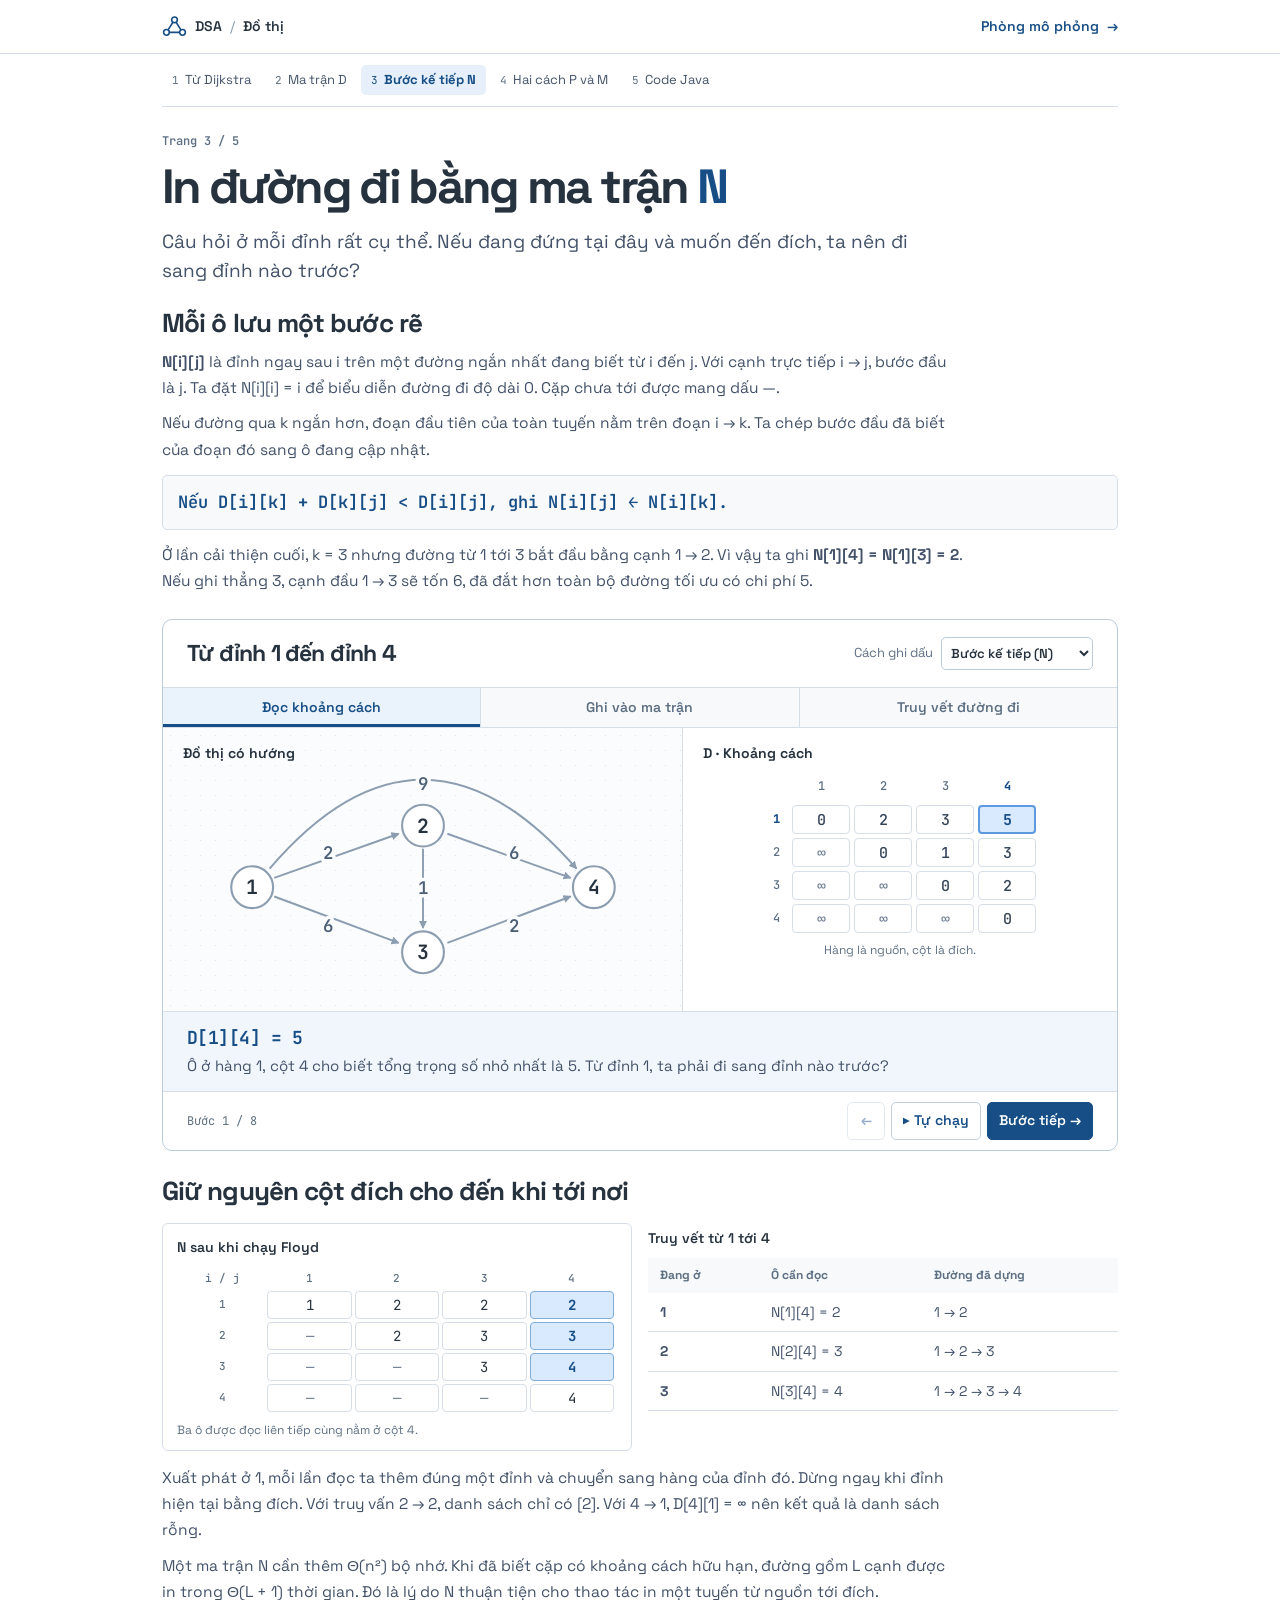
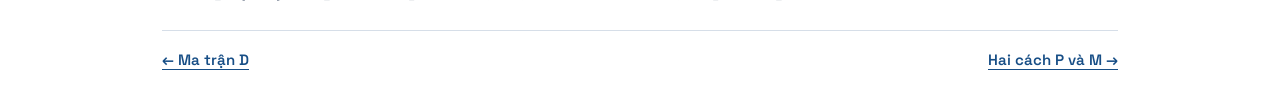
==== buoc-ke-tiep.html @ d8a4fa01 "Expand the Floyd tutorial into five worked lessons with runnable Java" ====
<!doctype html>
<html lang="vi">
<head>
  <meta charset="utf-8">
  <meta name="viewport" content="width=device-width, initial-scale=1">
  <meta name="description" content="Từ Dijkstra đến Floyd–Warshall. Xem từng lần ghi và đọc ma trận để dựng lại đường đi ngắn nhất.">
  <title>In đường đi bằng ma trận N · Floyd–Warshall</title>
  <link rel="preconnect" href="https://fonts.googleapis.com">
  <link rel="preconnect" href="https://fonts.gstatic.com" crossorigin>
  <link href="https://fonts.googleapis.com/css2?family=JetBrains+Mono:wght@400;600;700&amp;family=Space+Grotesk:wght@400;500;600;700&amp;display=swap" rel="stylesheet">
  <link rel="stylesheet" href="lesson.css">
  <script defer src="matrix-engine.js?v=5"></script>
  <script defer src="lesson.js?v=2"></script>
</head>
<body id="top">
  <header class="mast"><div class="wrap mast-inner">
    <a class="brand" href="./"><svg aria-hidden="true" viewBox="0 0 28 26"><path d="M5 19 14 5l9 14H5"/><circle cx="5" cy="19" r="3.2"/><circle cx="14" cy="5" r="3.2"/><circle cx="23" cy="19" r="3.2"/></svg> DSA <span>/</span> Đồ thị</a>
    <a class="lab-link" href="laboratory.html">Phòng mô phỏng <span aria-hidden="true">→</span></a>
  </div></header>

  <nav class="chapters wrap" aria-label="Mục lục bài học"><a href="index.html"><span>1</span> Từ Dijkstra</a><a href="khoang-cach.html"><span>2</span> Ma trận D</a><a href="buoc-ke-tiep.html" aria-current="page"><span>3</span> Bước kế tiếp N</a><a href="cac-cach-truy-vet.html"><span>4</span> Hai cách P và M</a><a href="cai-dat.html"><span>5</span> Code Java</a></nav>
  <main class="wrap reader">
    <header class="chapter-head"><p class="folio">Trang 3 / 5</p>
      <h1>In đường đi bằng ma trận <em>N</em></h1>
      <p class="standfirst">Câu hỏi ở mỗi đỉnh rất cụ thể. Nếu đang đứng tại đây và muốn đến đích, ta nên đi sang đỉnh nào trước?</p>
    </header>
    
<section class="reading"><h2>Mỗi ô lưu một bước rẽ</h2>
<p><strong>N[i][j]</strong> là đỉnh ngay sau i trên một đường ngắn nhất đang biết từ i đến j. Với cạnh trực tiếp i → j, bước đầu là j. Ta đặt N[i][i] = i để biểu diễn đường đi độ dài 0. Cặp chưa tới được mang dấu —.</p>
<p>Nếu đường qua k ngắn hơn, đoạn đầu tiên của toàn tuyến nằm trên đoạn i → k. Ta chép bước đầu đã biết của đoạn đó sang ô đang cập nhật.</p>
<div class="equation">Nếu D[i][k] + D[k][j] &lt; D[i][j], ghi N[i][j] ← N[i][k].</div>
<p>Ở lần cải thiện cuối, k = 3 nhưng đường từ 1 tới 3 bắt đầu bằng cạnh 1 → 2. Vì vậy ta ghi <strong>N[1][4] = N[1][3] = 2</strong>. Nếu ghi thẳng 3, cạnh đầu 1 → 3 sẽ tốn 6, đã đắt hơn toàn bộ đường tối ưu có chi phí 5.</p></section>
    <section class="demo" id="simulation" aria-labelledby="demo-title">
      <div class="demo-head"><h2 id="demo-title">Từ đỉnh 1 đến đỉnh 4</h2>
        <label class="picker" for="method">Cách ghi dấu
          <select id="method" disabled>
            <option value="N">Bước kế tiếp (N)</option><option value="P">Đỉnh liền trước (P)</option><option value="M">Đỉnh trung gian (M)</option>
          </select>
        </label>
      </div>
      <div class="stages" role="group" aria-label="Giai đoạn minh họa">
        <button type="button" data-stage="distance" aria-pressed="true" disabled>Đọc khoảng cách</button>
        <button type="button" data-stage="build" aria-pressed="false" disabled>Ghi vào ma trận</button>
        <button type="button" data-stage="trace" aria-pressed="false" disabled>Truy vết đường đi</button>
      </div>
      <div class="visuals" id="floyd">
        <figure class="network">
          <figcaption>Đồ thị có hướng</figcaption>
          <svg id="graph" class="route-graph" role="img" aria-labelledby="graph-title" viewBox="0 0 370 202">
            <title id="graph-title">Đồ thị bốn đỉnh. Các cạnh mang trọng số ghi cạnh mũi tên.</title>
            <defs>
              <marker id="arrow" viewBox="0 0 8 8" refX="7" refY="4" markerWidth="7" markerHeight="7" orient="auto" markerUnits="userSpaceOnUse"><path d="M0 0 8 4 0 8Z" fill="#8c9db0"/></marker>
              <marker id="arrow-on" viewBox="0 0 8 8" refX="7" refY="4" markerWidth="9" markerHeight="9" orient="auto" markerUnits="userSpaceOnUse"><path d="M0 0 8 4 0 8Z" fill="#174e86"/></marker>
            </defs>
            <g data-edge="0,3"><path d="M53 90 Q184 -63 317 90"/><text x="185" y="17">9</text></g>
            <g data-edge="0,1"><path d="M57 98 164 60"/><text x="103" y="76">2</text></g>
            <g data-edge="1,3"><path d="M206 60 312 98"/><text x="263" y="76">6</text></g>
            <g data-edge="0,2"><path d="M57 114 164 154"/><text x="103" y="139">6</text></g>
            <g data-edge="2,3"><path d="M206 154 312 114"/><text x="263" y="139">2</text></g>
            <g data-edge="1,2"><path d="M185 73V141"/><text x="185" y="106">1</text></g>
            <g data-node="0" transform="translate(38 106)"><circle r="18"/><text>1</text></g>
            <g data-node="1" transform="translate(185 53)"><circle r="18"/><text>2</text></g>
            <g data-node="2" transform="translate(185 162)"><circle r="18"/><text>3</text></g>
            <g data-node="3" transform="translate(332 106)"><circle r="18"/><text>4</text></g>
          </svg>
        </figure>
        <figure class="matrix-panel">
          <figcaption id="matrix-caption">D · Khoảng cách</figcaption>
          <table id="matrix" aria-labelledby="matrix-caption" aria-describedby="axis">
            <thead><tr><td></td><th scope="col">1</th><th scope="col">2</th><th scope="col">3</th><th scope="col" class="axis-on">4</th></tr></thead>
            <tbody>
              <tr><th scope="row" class="axis-on">1</th><td>0</td><td>2</td><td>3</td><td class="read">5</td></tr>
              <tr><th scope="row">2</th><td>∞</td><td>0</td><td>1</td><td>3</td></tr>
              <tr><th scope="row">3</th><td>∞</td><td>∞</td><td>0</td><td>2</td></tr>
              <tr><th scope="row">4</th><td>∞</td><td>∞</td><td>∞</td><td>0</td></tr>
            </tbody>
          </table>
          <p id="axis">Hàng là nguồn, cột là đích.</p>
        </figure>
      </div>
      <div class="explanation" aria-live="polite" aria-atomic="true">
        <h3 id="headline">D[1][4] = 5</h3>
        <p id="explain">Ô ở hàng 1, cột 4 cho biết tổng trọng số nhỏ nhất là 5. Từ đỉnh 1, ta phải đi sang đỉnh nào trước?</p>
      </div>
      <div class="player">
        <span id="progress">Bước 1</span>
        <div class="transport">
          <button id="prev" type="button" disabled aria-label="Bước trước" title="Bước trước">←</button>
          <button id="play" type="button" disabled><span aria-hidden="true">▶</span> <span id="play-label">Tự chạy</span></button>
          <button id="next" type="button" disabled>Bước tiếp <span aria-hidden="true">→</span></button>
        </div>
      </div>
      <noscript><p class="plain">Bật JavaScript để chạy minh họa. Với N, ta đọc N[1][4] = 2, N[2][4] = 3 rồi N[3][4] = 4, thu được đường 1 → 2 → 3 → 4.</p></noscript>
    </section>

<section class="reading"><h2>Giữ nguyên cột đích cho đến khi tới nơi</h2>
<div class="worked-pair"><figure class="sheet-matrix"><table><caption>N sau khi chạy Floyd</caption><thead><tr><td>i / j</td><th scope="col">1</th><th scope="col">2</th><th scope="col">3</th><th scope="col">4</th></tr></thead><tbody><tr><th scope="row">1</th><td>1</td><td>2</td><td>2</td><td class="lit">2</td></tr><tr><th scope="row">2</th><td class="absent">—</td><td>2</td><td>3</td><td class="lit">3</td></tr><tr><th scope="row">3</th><td class="absent">—</td><td class="absent">—</td><td>3</td><td class="lit">4</td></tr><tr><th scope="row">4</th><td class="absent">—</td><td class="absent">—</td><td class="absent">—</td><td>4</td></tr></tbody></table><figcaption>Ba ô được đọc liên tiếp cùng nằm ở cột 4.</figcaption></figure><div class="compare"><table><caption>Truy vết từ 1 tới 4</caption><thead><tr><th scope="col">Đang ở</th><th scope="col">Ô cần đọc</th><th scope="col">Đường đã dựng</th></tr></thead><tbody><tr><th scope="row">1</th><td>N[1][4] = 2</td><td>1 → 2</td></tr><tr><th scope="row">2</th><td>N[2][4] = 3</td><td>1 → 2 → 3</td></tr><tr><th scope="row">3</th><td>N[3][4] = 4</td><td>1 → 2 → 3 → 4</td></tr></tbody></table></div></div>
<p>Xuất phát ở 1, mỗi lần đọc ta thêm đúng một đỉnh và chuyển sang hàng của đỉnh đó. Dừng ngay khi đỉnh hiện tại bằng đích. Với truy vấn 2 → 2, danh sách chỉ có [2]. Với 4 → 1, D[4][1] = ∞ nên kết quả là danh sách rỗng.</p>
<p>Một ma trận N cần thêm Θ(n²) bộ nhớ. Khi đã biết cặp có khoảng cách hữu hạn, đường gồm L cạnh được in trong Θ(L + 1) thời gian. Đó là lý do N thuận tiện cho thao tác in một tuyến từ nguồn tới đích.</p></section>
    <nav class="turn-page" aria-label="Chuyển trang"><a rel="prev" href="khoang-cach.html">← Ma trận D</a><a rel="next" href="cac-cach-truy-vet.html">Hai cách P và M →</a></nav>
  </main>
</body>
</html>
---- lesson.css ----
:root {
  --ink: #26323e;
  --prose: #435269;
  --muted: #5e7083;
  --line: #d6dee8;
  --blue: #174e86;
  --pale: #d9eaff;
  --wash: #f7f9fb;
  --mono: "JetBrains Mono", Consolas, "Liberation Mono", monospace;
  --sans: "Space Grotesk", Arial, Helvetica, sans-serif;
  font: 16px/1.55 var(--sans);
  color: var(--ink);
}
* { box-sizing: border-box; }
body { margin: 0; background: white; }
.wrap { max-width: 1020px; margin-inline: auto; padding-inline: 32px; }
a { color: var(--blue); text-underline-offset: 4px; }
button, select { font: inherit; color: inherit; cursor: pointer; }
button:focus-visible, select:focus-visible, a:focus-visible, summary:focus-visible { outline: 3px solid #467dc1; outline-offset: 3px; }
button:disabled { cursor: default; }
.mast { border-bottom: 1px solid var(--line); }
.mast-inner, .brand, .lab-link, .demo-head, .picker, .player, .transport { display: flex; align-items: center; }
.mast-inner { min-height: 53px; justify-content: space-between; }
.brand, .lab-link { text-decoration: none; font-size: 14px; font-weight: 600; gap: 8px; }
.brand { color: var(--ink); }
.brand svg { width: 25px; height: 24px; fill: white; stroke: var(--blue); stroke-width: 1.8; }
.brand span { color: #8b9bad; font-weight: 400; }
.lab-link:hover, footer a:hover { text-decoration: underline; }
.intro { display: grid; grid-template-columns: .96fr 1fr; gap: 40px; align-items: center; padding-block: 35px 30px; }
h1, h2, h3, p, figure { margin: 0; }
h1 { font-size: clamp(34px, 4.3vw, 54px); line-height: 1.14; letter-spacing: -.055em; }
h1 em { color: var(--blue); font-style: normal; white-space: nowrap; }
.intro-copy, .notes > p, .detail-body { font-size: 15px; color: var(--prose); }
.intro-copy p + p { margin-top: 8px; }
h2 { font-size: 23px; line-height: 1.35; letter-spacing: -.035em; }
.demo { border: 1px solid #bbcbdc; border-radius: 10px; overflow: hidden; }
.demo-head { justify-content: space-between; gap: 12px; padding: 17px 24px; }
.picker { gap: 8px; color: var(--muted); font-size: 13px; }
select { background: white; border: 1px solid #bbcbd9; border-radius: 5px; color: var(--ink); font-weight: 600; padding: 6px 5px; }
.stages { display: flex; border-block: 1px solid var(--line); background: var(--wash); }
.stages button { flex: 1; padding: 9px 4px; border: 0; border-right: 1px solid var(--line); background: transparent; font-weight: 600; font-size: 14px; color: var(--muted); }
.stages button:last-child { border-right: 0; }
.stages button[aria-pressed="true"] { background: #eaf2fc; box-shadow: inset 0 -3px var(--blue); color: var(--blue); }
.stages button:hover, .transport button:hover:enabled { background: #eef4fb; }
.stages button:focus-visible { outline-offset: -4px; }
.visuals { display: grid; grid-template-columns: 1.2fr 1fr; }
.visuals figure { min-width: 0; padding: 16px 20px 12px; }
figcaption { font-size: 14px; font-weight: 650; line-height: 1.4; }
.network { display: grid; grid-template-rows: auto 1fr; border-right: 1px solid var(--line); background-color: #fbfcfe; background-image: radial-gradient(#dce4ef .8px, transparent .9px); background-size: 15px 15px; }
.network figcaption { justify-self: start; background: #fbfcfe; }
.network svg { align-self: center; display: block; width: 100%; max-width: 430px; margin: auto; }
.route-graph [data-edge] path { fill: none; stroke: #8c9db0; stroke-width: 1.65; marker-end: url(#arrow); }
.route-graph [data-edge].active path { stroke: var(--blue); stroke-width: 3.2; marker-end: url(#arrow-on); }
.route-graph [data-edge] text { font: 600 15px var(--mono); fill: #4d6076; stroke: #fbfcfe; stroke-width: 6; paint-order: stroke; stroke-linejoin: round; }
.route-graph text { text-anchor: middle; dominant-baseline: central; }
.route-graph [data-edge].active text { fill: var(--blue); }
.route-graph [data-node] circle { fill: white; stroke: #8c9db0; stroke-width: 1.8; }
.route-graph [data-node] text { font: 650 17px var(--mono); fill: var(--ink); }
.route-graph [data-node].visited circle { stroke: var(--blue); fill: var(--pale); }
.route-graph [data-node].focus circle { stroke: var(--blue); fill: var(--blue); }
.route-graph [data-node].focus text { fill: white; }
@media (prefers-reduced-motion: no-preference) {
  .route-graph [data-node] circle { transition: fill .18s, stroke .18s; }
  .route-graph [data-edge].active path { animation: ink .42s ease-out; }
  @keyframes ink { from { stroke-dasharray: 360; stroke-dashoffset: 360; } to { stroke-dasharray: 360; stroke-dashoffset: 0; } }
}
.matrix-panel { display: flex; flex-direction: column; justify-content: flex-start; }
#matrix { table-layout: fixed; border-collapse: separate; border-spacing: 4px; font: 500 15px/1.2 var(--mono); width: min(100%, 280px); margin: 4px auto 0; text-align: center; }
#matrix th { color: var(--muted); font-size: 12px; font-weight: 500; }
#matrix th:first-child, #matrix thead td { width: 24px; }
#matrix td { height: 29px; }
#matrix tbody td { border: 1px solid var(--line); border-radius: 4px; color: #344458; background: white; }
#matrix .empty { color: #6e7e91; }
#matrix .axis-on { font-weight: 750; color: var(--blue); }
#matrix td.read { background: #d9eaff; border: 2px solid #5c99df; color: var(--blue); font-weight: 700; }
#matrix td.write { background: #e8f7f0; border: 2px solid #69ac8b; color: #236347; font-weight: 700; }
#matrix td.source-cell { background: #f1edfc; border: 1px dashed #8d77bb; color: #644c9b; font-weight: 700; }
#axis { min-height: 1.5em; text-align: center; font-size: 12px; color: var(--muted); margin-top: 4px; }
.explanation { background: #f1f6fc; border-top: 1px solid var(--line); padding: 13px 24px 14px; }
.explanation h3 { font: 650 18px/1.45 var(--mono); letter-spacing: -.03em; color: var(--blue); }
.explanation p { color: var(--prose); font-size: 15px; margin-top: 3px; }
.player { padding: 10px 24px; justify-content: space-between; border-top: 1px solid var(--line); }
#progress { color: var(--muted); font: 12px var(--mono); }
.transport { gap: 6px; }
.transport button { background: white; border: 1px solid #c2cfdd; border-radius: 5px; min-height: 38px; padding: 6px 11px; color: var(--blue); font-size: 14px; font-weight: 600; }
.transport button:disabled { opacity: .45; }
#prev { min-width: 38px; }
#next { background: var(--blue); border-color: var(--blue); color: white; }
#next:hover:enabled { background: #103c6a; }
#play span:first-child { font: 11px var(--mono); }
.notes { margin-block: 30px; }
.notes > p { margin-block: 5px 14px; max-width: 800px; }
.compare { overflow-x: auto; margin-bottom: 12px; }
.compare table { border-collapse: collapse; width: 100%; text-align: left; line-height: 1.45; }
.compare th, .compare td { padding: 9px 12px; }
.compare thead { background: var(--wash); color: var(--muted); font-size: 12px; }
.compare tbody tr { border-bottom: 1px solid var(--line); font-size: 14px; color: var(--prose); }
.compare b { font-family: var(--mono); color: var(--blue); padding-right: 8px; }
code { font-family: var(--mono); font-size: .92em; }
.compare code { white-space: nowrap; }
details { border-bottom: 1px solid var(--line); }
summary { cursor: pointer; padding: 12px 2px; font-size: 15px; font-weight: 600; }
summary::marker { color: var(--blue); }
.detail-body { max-width: 770px; padding: 0 2px 15px; }
.detail-body a { display: inline-block; margin-top: 6px; }
pre { background: var(--wash); border: 1px solid var(--line); padding: 12px 16px; border-radius: 5px; overflow: auto; font-size: 14px; }
.plain { padding: 8px 24px; }
footer.wrap { display: flex; gap: 6px 18px; flex-wrap: wrap; color: var(--muted); font-size: 12px; padding-block: 0 28px; }
footer a { color: var(--muted); }
@media (max-width: 730px) {
  .wrap { padding-inline: 18px; }
  .intro { grid-template-columns: 1fr; gap: 13px; padding-block: 22px; }
  h1 { font-size: 38px; }
  h1 br { display: none; }
  h1 br::after { content: " "; }
  .demo-head, .player { padding-inline: 14px; }
  .visuals figure { padding: 12px; }
  .explanation { padding: 12px 14px; }
}
@media (max-width: 540px) {
  .wrap { padding-inline: 12px; }
  .mast-inner { min-height: 45px; }
  .intro { gap: 10px; padding-block: 17px; }
  h1 { font-size: 34px; }
  .intro-copy { font-size: 14px; }
  h2 { font-size: 20px; }
  .demo-head { flex-wrap: wrap; gap: 7px; padding: 10px; }
  .picker { gap: 6px; font-size: 12px; }
  .stages button { font-size: 12px; min-height: 42px; padding: 5px; }
  .visuals { grid-template-columns: 1fr; }
  .visuals figure { padding: 9px 12px; }
  .network { border-right: 0; border-bottom: 1px solid var(--line); }
  .network svg { max-height: 154px; }
  #matrix { width: 205px; margin: -1px auto 0; border-spacing: 3px; font-size: 13px; }
  #matrix td { height: 22px; }
  #axis { margin-top: 0; font-size: 11px; }
  .explanation h3 { font-size: 16px; }
  .explanation p { font-size: 14px; }
  .player { padding: 8px; gap: 4px; }
  .transport { gap: 4px; }
  .transport button { padding: 5px 8px; }
  #progress { font-size: 11px; }
  .notes { margin-block: 21px; }
  .compare th, .compare td { padding: 8px 4px; }
  .compare tbody th { font-size: 12px; }
  .compare tbody td { font-size: 12px; }
  .compare b { display: block; }
  .compare code { white-space: normal; }
}

/* Five-page reader */
.chapters { display: flex; gap: 4px; flex-wrap: wrap; padding-block: 11px; }
.chapters a { display: inline-flex; align-items: center; gap: 6px; padding: 5px 10px; color: var(--prose); text-decoration: none; font-size: 13px; border-radius: 5px; }
.chapters a span { font: 11px var(--mono); color: var(--muted); }
.chapters a[aria-current="page"] { background: #e6effa; color: var(--blue); font-weight: 700; }
.chapters a[aria-current="page"] span { color: inherit; }
.chapters a:hover { text-decoration: underline; }
.reader { padding-bottom: 20px; }
.chapter-head { border-top: 1px solid var(--line); padding: 26px 0 20px; }
.folio { font: 600 12px var(--mono); color: var(--muted); margin: 0 0 10px; }
.chapter-head h1 { max-width: 900px; font-size: clamp(31px, 4.3vw, 48px); line-height: 1.16; }
.standfirst { font-size: clamp(16px, 2vw, 19px); line-height: 1.55; max-width: 770px; color: var(--prose); margin-top: 12px; }
.reading { margin: 0 0 24px; }
.reading h2 { font-size: clamp(21px, 2.5vw, 26px); margin: 0 0 8px; }
.reading h3 { font-size: 17px; line-height: 1.5; margin: 16px 0 5px; }
.reading > p, .reading li, .walk p { font-size: 15.5px; line-height: 1.7; color: var(--prose); max-width: 800px; margin: 0 0 9px; }
.reading > p.takeaway { max-width: none; margin-top: 14px; padding: 12px 16px; border-left: 3px solid #5384b5; background: #f0f5fc; }
.reading > a, .walk a { font-size: 14px; font-weight: 600; }
.worked-pair, .matrix-strip, .code-run { display: grid; align-items: start; gap: 16px; margin: 14px 0; }
.worked-pair, .code-run { grid-template-columns: minmax(0,1fr) minmax(0,1fr); }
.worked-pair > .network { padding: 10px 16px 0; border: 1px solid var(--line); border-radius: 6px; }
.worked-pair .network svg { max-height: 200px; }
.compare caption, .sheet-matrix caption { text-align: left; color: var(--ink); font: 600 14px/1.4 var(--sans); padding: 6px 0 9px; }
.worked-pair .compare { margin: 0; }
.walk { padding-top: 7px; }
.walk h3, .code-run h3 { margin-top: 0; }
.matrix-strip { grid-template-columns: repeat(3,minmax(0,1fr)); }
.sheet-matrix { border: 1px solid var(--line); border-radius: 6px; padding: 8px 14px 11px; background: #fff; }
.sheet-matrix table { width: 100%; border-spacing: 3px; table-layout: fixed; font: 14px/1.45 var(--mono); text-align: center; }
.sheet-matrix th, .sheet-matrix thead td { font-size: 11px; color: var(--muted); font-weight: 500; }
.sheet-matrix tbody td { border: 1px solid var(--line); border-radius: 4px; height: 28px; }
.sheet-matrix td.lit { background: var(--pale); font-weight: 700; color: var(--blue); border-color: #7eacd8; }
.sheet-matrix .absent { color: #6e7e91; }
.sheet-matrix figcaption { font: 12px/1.5 var(--sans); color: var(--muted); margin-top: 6px; }
.reasoning { padding-left: 23px; }
.equation { background: var(--wash); color: var(--blue); font: 600 clamp(13px, 1.8vw, 17px)/1.7 var(--mono); border: 1px solid var(--line); padding: 12px 15px; border-radius: 5px; margin: 12px 0; overflow-wrap: anywhere; }
.reader .demo { margin-bottom: 23px; }
.code-run pre { margin: 5px 0 0; }
.download-code { display: inline-block; padding: 7px 13px; margin: 4px 0; border: 1px solid var(--blue); color: var(--blue); font-weight: 650; border-radius: 5px; }
.source pre { line-height: 1.55; tab-size: 4; margin: 10px 0 21px; }
.turn-page { padding: 17px 0; margin-top: 25px; border-top: 1px solid var(--line); display: flex; justify-content: space-between; gap: 14px; }
.turn-page a { font-size: 15px; font-weight: 600; }
@media (max-width: 700px) {
  .worked-pair, .code-run { grid-template-columns: 1fr; gap: 10px; }
  .matrix-strip { grid-template-columns: repeat(auto-fit, minmax(min(100%,205px),1fr)); gap: 8px; }
  .chapter-head { padding-block: 15px; }
  .chapters { gap: 1px 3px; padding-block: 7px; }
  .chapters a { padding: 4px 6px; }
  .worked-pair .sheet-matrix { max-width: 390px; width: 100%; }
  .walk { padding-top: 0; }
  .reading > p, .reading li, .walk p { font-size: 15px; }
  .source pre { font-size: 12px; }
}
@media print {
  .mast, .chapters, .turn-page, .player, .stages, .picker { display: none; }
  .wrap { max-width: none; padding: 0; }
  .chapter-head { border: 0; }
  .reading h2, .reading h3 { break-after: avoid; }
  .sheet-matrix, .worked-pair, tr { break-inside: avoid; }
  pre { white-space: pre-wrap; overflow: visible; }
}
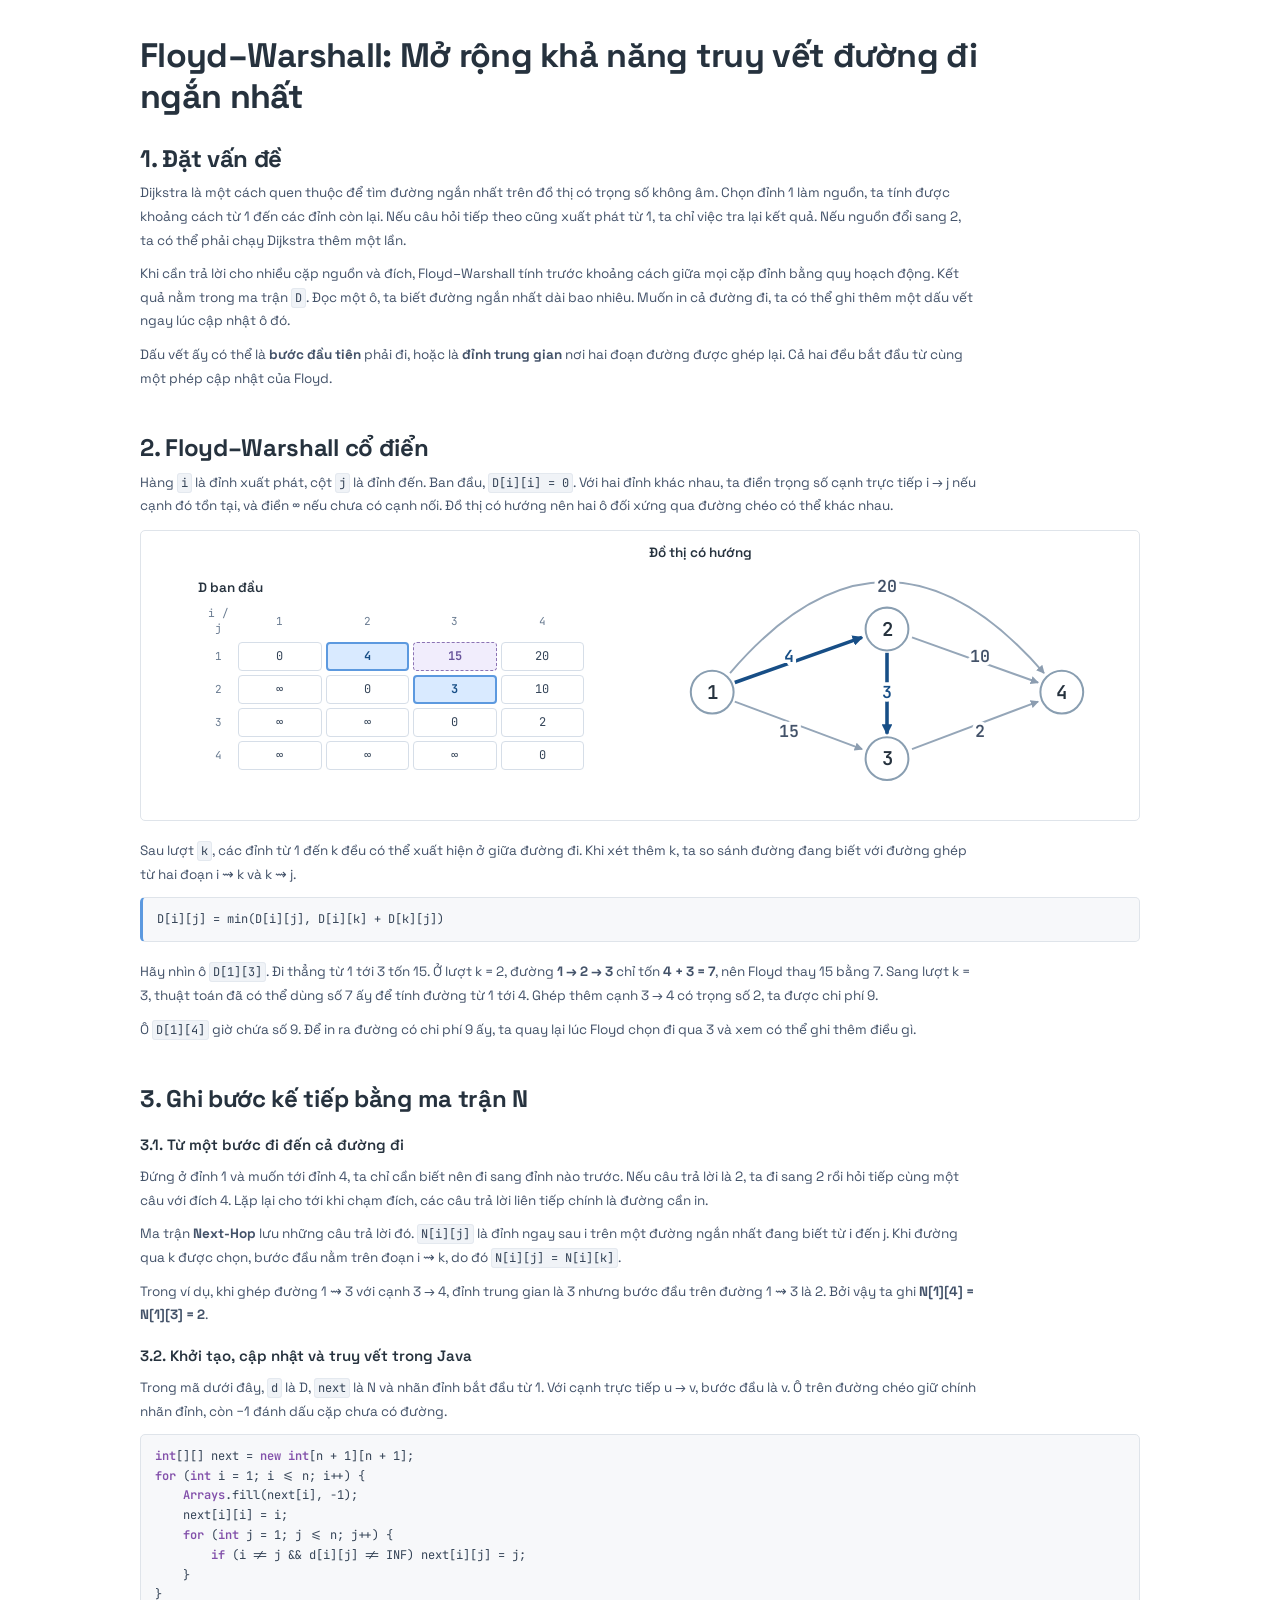
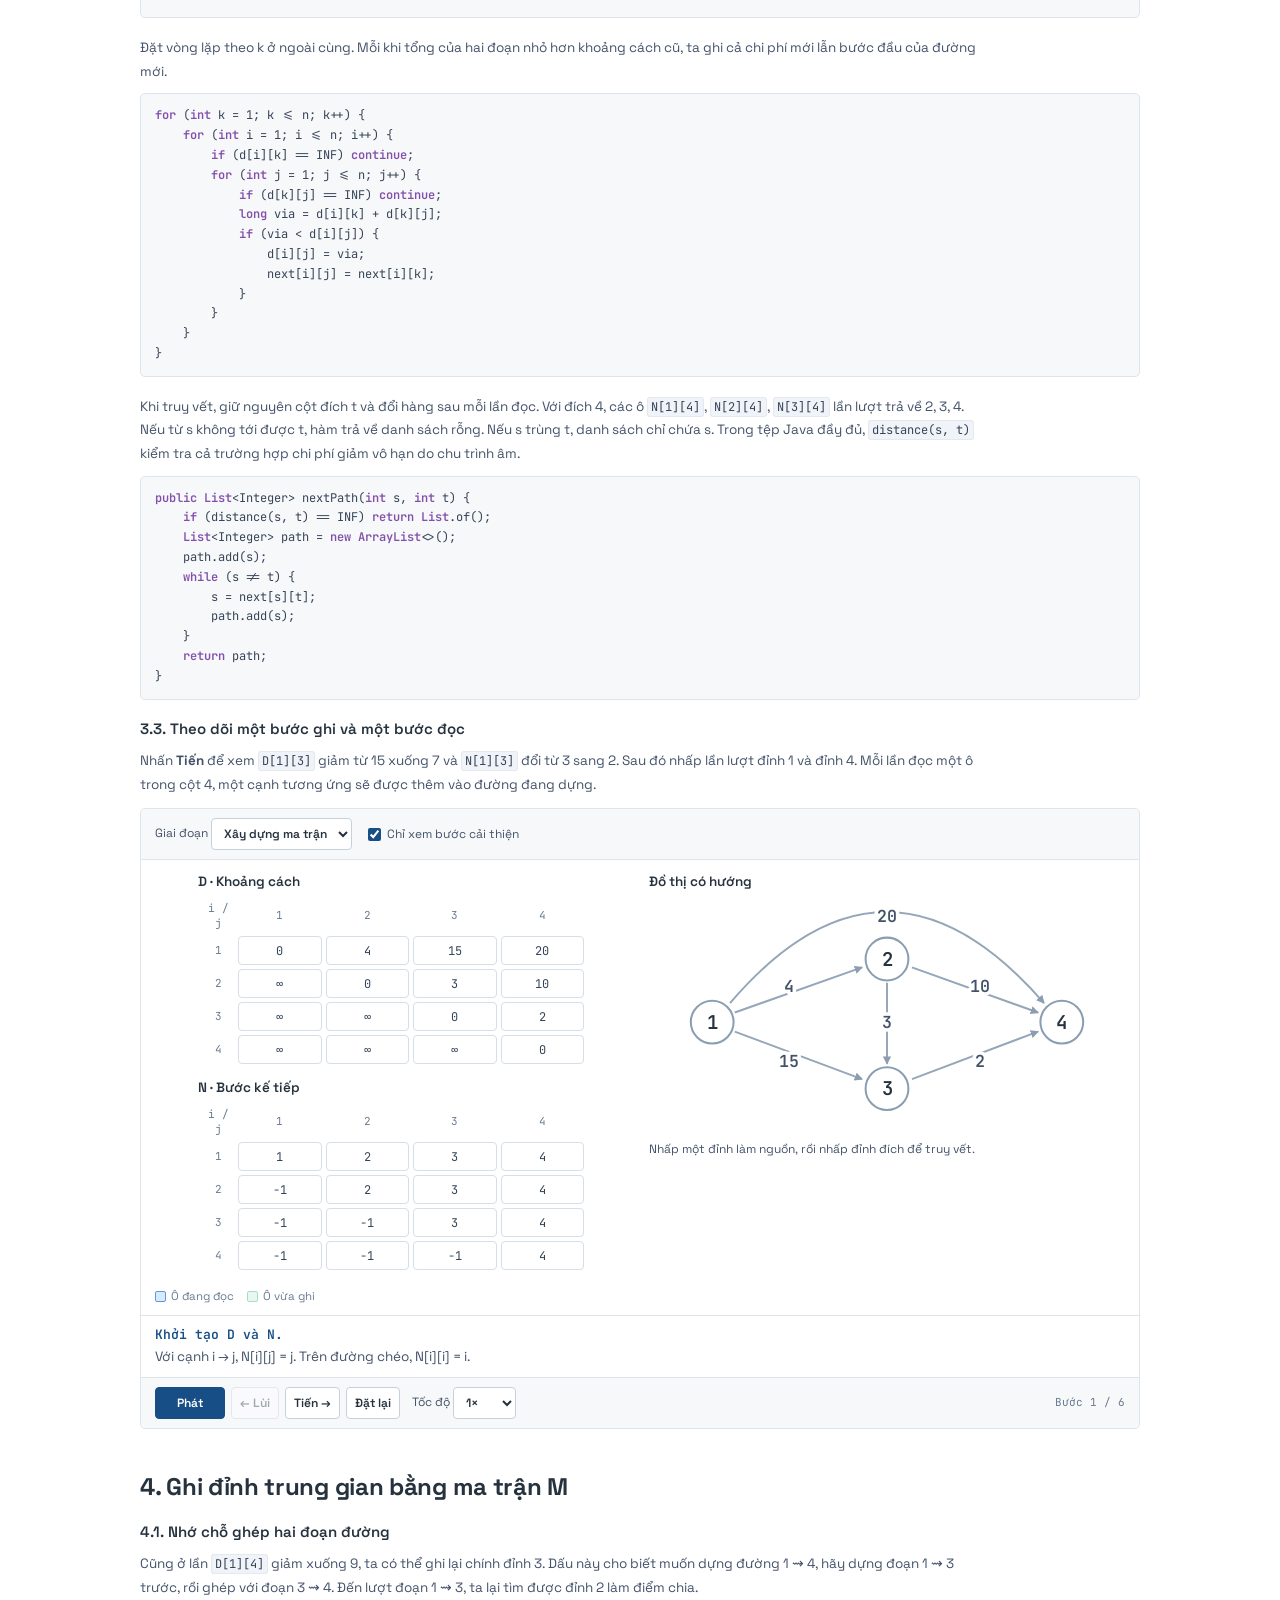
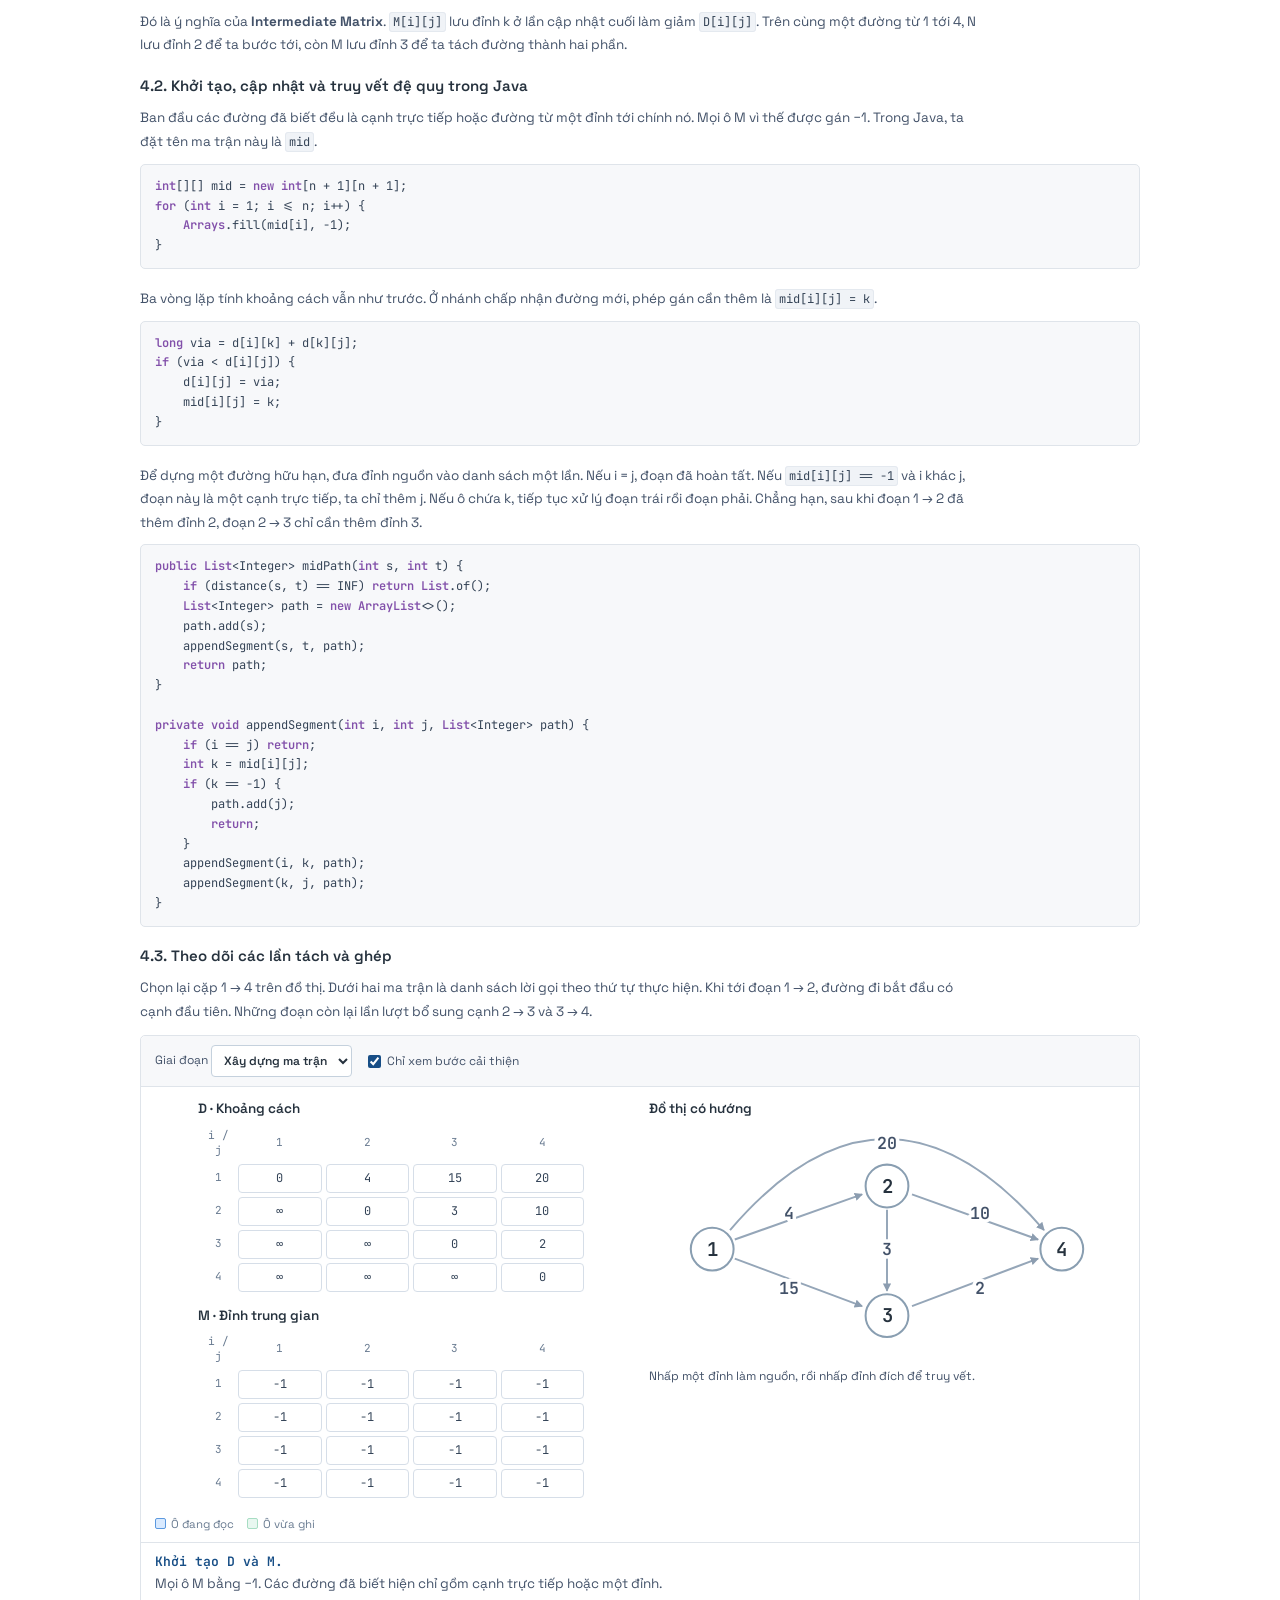
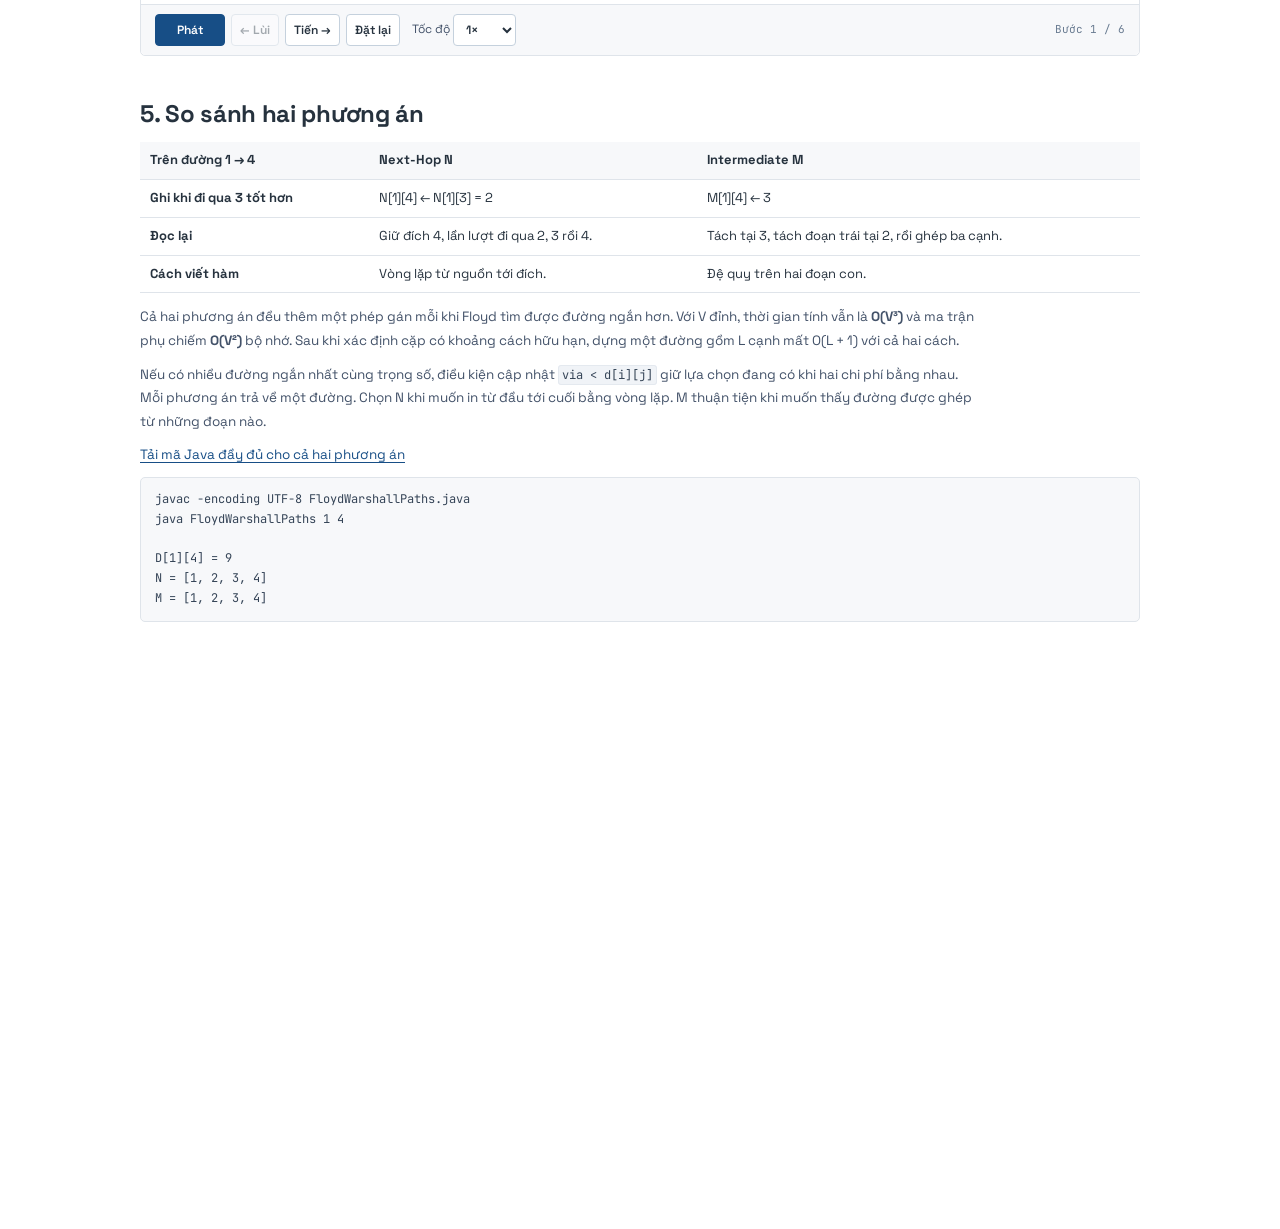
==== commit 7be21660: "Teach next-hop and intermediate reconstruction in one interactive article" ====
--- a/buoc-ke-tiep.html
+++ b/buoc-ke-tiep.html
@@ -1,103 +1,2 @@
 <!doctype html>
-<html lang="vi">
-<head>
-  <meta charset="utf-8">
-  <meta name="viewport" content="width=device-width, initial-scale=1">
-  <meta name="description" content="Từ Dijkstra đến Floyd–Warshall. Xem từng lần ghi và đọc ma trận để dựng lại đường đi ngắn nhất.">
-  <title>In đường đi bằng ma trận N · Floyd–Warshall</title>
-  <link rel="preconnect" href="https://fonts.googleapis.com">
-  <link rel="preconnect" href="https://fonts.gstatic.com" crossorigin>
-  <link href="https://fonts.googleapis.com/css2?family=JetBrains+Mono:wght@400;600;700&amp;family=Space+Grotesk:wght@400;500;600;700&amp;display=swap" rel="stylesheet">
-  <link rel="stylesheet" href="lesson.css">
-  <script defer src="matrix-engine.js?v=5"></script>
-  <script defer src="lesson.js?v=2"></script>
-</head>
-<body id="top">
-  <header class="mast"><div class="wrap mast-inner">
-    <a class="brand" href="./"><svg aria-hidden="true" viewBox="0 0 28 26"><path d="M5 19 14 5l9 14H5"/><circle cx="5" cy="19" r="3.2"/><circle cx="14" cy="5" r="3.2"/><circle cx="23" cy="19" r="3.2"/></svg> DSA <span>/</span> Đồ thị</a>
-    <a class="lab-link" href="laboratory.html">Phòng mô phỏng <span aria-hidden="true">→</span></a>
-  </div></header>
-
-  <nav class="chapters wrap" aria-label="Mục lục bài học"><a href="index.html"><span>1</span> Từ Dijkstra</a><a href="khoang-cach.html"><span>2</span> Ma trận D</a><a href="buoc-ke-tiep.html" aria-current="page"><span>3</span> Bước kế tiếp N</a><a href="cac-cach-truy-vet.html"><span>4</span> Hai cách P và M</a><a href="cai-dat.html"><span>5</span> Code Java</a></nav>
-  <main class="wrap reader">
-    <header class="chapter-head"><p class="folio">Trang 3 / 5</p>
-      <h1>In đường đi bằng ma trận <em>N</em></h1>
-      <p class="standfirst">Câu hỏi ở mỗi đỉnh rất cụ thể. Nếu đang đứng tại đây và muốn đến đích, ta nên đi sang đỉnh nào trước?</p>
-    </header>
-    
-<section class="reading"><h2>Mỗi ô lưu một bước rẽ</h2>
-<p><strong>N[i][j]</strong> là đỉnh ngay sau i trên một đường ngắn nhất đang biết từ i đến j. Với cạnh trực tiếp i → j, bước đầu là j. Ta đặt N[i][i] = i để biểu diễn đường đi độ dài 0. Cặp chưa tới được mang dấu —.</p>
-<p>Nếu đường qua k ngắn hơn, đoạn đầu tiên của toàn tuyến nằm trên đoạn i → k. Ta chép bước đầu đã biết của đoạn đó sang ô đang cập nhật.</p>
-<div class="equation">Nếu D[i][k] + D[k][j] &lt; D[i][j], ghi N[i][j] ← N[i][k].</div>
-<p>Ở lần cải thiện cuối, k = 3 nhưng đường từ 1 tới 3 bắt đầu bằng cạnh 1 → 2. Vì vậy ta ghi <strong>N[1][4] = N[1][3] = 2</strong>. Nếu ghi thẳng 3, cạnh đầu 1 → 3 sẽ tốn 6, đã đắt hơn toàn bộ đường tối ưu có chi phí 5.</p></section>
-    <section class="demo" id="simulation" aria-labelledby="demo-title">
-      <div class="demo-head"><h2 id="demo-title">Từ đỉnh 1 đến đỉnh 4</h2>
-        <label class="picker" for="method">Cách ghi dấu
-          <select id="method" disabled>
-            <option value="N">Bước kế tiếp (N)</option><option value="P">Đỉnh liền trước (P)</option><option value="M">Đỉnh trung gian (M)</option>
-          </select>
-        </label>
-      </div>
-      <div class="stages" role="group" aria-label="Giai đoạn minh họa">
-        <button type="button" data-stage="distance" aria-pressed="true" disabled>Đọc khoảng cách</button>
-        <button type="button" data-stage="build" aria-pressed="false" disabled>Ghi vào ma trận</button>
-        <button type="button" data-stage="trace" aria-pressed="false" disabled>Truy vết đường đi</button>
-      </div>
-      <div class="visuals" id="floyd">
-        <figure class="network">
-          <figcaption>Đồ thị có hướng</figcaption>
-          <svg id="graph" class="route-graph" role="img" aria-labelledby="graph-title" viewBox="0 0 370 202">
-            <title id="graph-title">Đồ thị bốn đỉnh. Các cạnh mang trọng số ghi cạnh mũi tên.</title>
-            <defs>
-              <marker id="arrow" viewBox="0 0 8 8" refX="7" refY="4" markerWidth="7" markerHeight="7" orient="auto" markerUnits="userSpaceOnUse"><path d="M0 0 8 4 0 8Z" fill="#8c9db0"/></marker>
-              <marker id="arrow-on" viewBox="0 0 8 8" refX="7" refY="4" markerWidth="9" markerHeight="9" orient="auto" markerUnits="userSpaceOnUse"><path d="M0 0 8 4 0 8Z" fill="#174e86"/></marker>
-            </defs>
-            <g data-edge="0,3"><path d="M53 90 Q184 -63 317 90"/><text x="185" y="17">9</text></g>
-            <g data-edge="0,1"><path d="M57 98 164 60"/><text x="103" y="76">2</text></g>
-            <g data-edge="1,3"><path d="M206 60 312 98"/><text x="263" y="76">6</text></g>
-            <g data-edge="0,2"><path d="M57 114 164 154"/><text x="103" y="139">6</text></g>
-            <g data-edge="2,3"><path d="M206 154 312 114"/><text x="263" y="139">2</text></g>
-            <g data-edge="1,2"><path d="M185 73V141"/><text x="185" y="106">1</text></g>
-            <g data-node="0" transform="translate(38 106)"><circle r="18"/><text>1</text></g>
-            <g data-node="1" transform="translate(185 53)"><circle r="18"/><text>2</text></g>
-            <g data-node="2" transform="translate(185 162)"><circle r="18"/><text>3</text></g>
-            <g data-node="3" transform="translate(332 106)"><circle r="18"/><text>4</text></g>
-          </svg>
-        </figure>
-        <figure class="matrix-panel">
-          <figcaption id="matrix-caption">D · Khoảng cách</figcaption>
-          <table id="matrix" aria-labelledby="matrix-caption" aria-describedby="axis">
-            <thead><tr><td></td><th scope="col">1</th><th scope="col">2</th><th scope="col">3</th><th scope="col" class="axis-on">4</th></tr></thead>
-            <tbody>
-              <tr><th scope="row" class="axis-on">1</th><td>0</td><td>2</td><td>3</td><td class="read">5</td></tr>
-              <tr><th scope="row">2</th><td>∞</td><td>0</td><td>1</td><td>3</td></tr>
-              <tr><th scope="row">3</th><td>∞</td><td>∞</td><td>0</td><td>2</td></tr>
-              <tr><th scope="row">4</th><td>∞</td><td>∞</td><td>∞</td><td>0</td></tr>
-            </tbody>
-          </table>
-          <p id="axis">Hàng là nguồn, cột là đích.</p>
-        </figure>
-      </div>
-      <div class="explanation" aria-live="polite" aria-atomic="true">
-        <h3 id="headline">D[1][4] = 5</h3>
-        <p id="explain">Ô ở hàng 1, cột 4 cho biết tổng trọng số nhỏ nhất là 5. Từ đỉnh 1, ta phải đi sang đỉnh nào trước?</p>
-      </div>
-      <div class="player">
-        <span id="progress">Bước 1</span>
-        <div class="transport">
-          <button id="prev" type="button" disabled aria-label="Bước trước" title="Bước trước">←</button>
-          <button id="play" type="button" disabled><span aria-hidden="true">▶</span> <span id="play-label">Tự chạy</span></button>
-          <button id="next" type="button" disabled>Bước tiếp <span aria-hidden="true">→</span></button>
-        </div>
-      </div>
-      <noscript><p class="plain">Bật JavaScript để chạy minh họa. Với N, ta đọc N[1][4] = 2, N[2][4] = 3 rồi N[3][4] = 4, thu được đường 1 → 2 → 3 → 4.</p></noscript>
-    </section>
-
-<section class="reading"><h2>Giữ nguyên cột đích cho đến khi tới nơi</h2>
-<div class="worked-pair"><figure class="sheet-matrix"><table><caption>N sau khi chạy Floyd</caption><thead><tr><td>i / j</td><th scope="col">1</th><th scope="col">2</th><th scope="col">3</th><th scope="col">4</th></tr></thead><tbody><tr><th scope="row">1</th><td>1</td><td>2</td><td>2</td><td class="lit">2</td></tr><tr><th scope="row">2</th><td class="absent">—</td><td>2</td><td>3</td><td class="lit">3</td></tr><tr><th scope="row">3</th><td class="absent">—</td><td class="absent">—</td><td>3</td><td class="lit">4</td></tr><tr><th scope="row">4</th><td class="absent">—</td><td class="absent">—</td><td class="absent">—</td><td>4</td></tr></tbody></table><figcaption>Ba ô được đọc liên tiếp cùng nằm ở cột 4.</figcaption></figure><div class="compare"><table><caption>Truy vết từ 1 tới 4</caption><thead><tr><th scope="col">Đang ở</th><th scope="col">Ô cần đọc</th><th scope="col">Đường đã dựng</th></tr></thead><tbody><tr><th scope="row">1</th><td>N[1][4] = 2</td><td>1 → 2</td></tr><tr><th scope="row">2</th><td>N[2][4] = 3</td><td>1 → 2 → 3</td></tr><tr><th scope="row">3</th><td>N[3][4] = 4</td><td>1 → 2 → 3 → 4</td></tr></tbody></table></div></div>
-<p>Xuất phát ở 1, mỗi lần đọc ta thêm đúng một đỉnh và chuyển sang hàng của đỉnh đó. Dừng ngay khi đỉnh hiện tại bằng đích. Với truy vấn 2 → 2, danh sách chỉ có [2]. Với 4 → 1, D[4][1] = ∞ nên kết quả là danh sách rỗng.</p>
-<p>Một ma trận N cần thêm Θ(n²) bộ nhớ. Khi đã biết cặp có khoảng cách hữu hạn, đường gồm L cạnh được in trong Θ(L + 1) thời gian. Đó là lý do N thuận tiện cho thao tác in một tuyến từ nguồn tới đích.</p></section>
-    <nav class="turn-page" aria-label="Chuyển trang"><a rel="prev" href="khoang-cach.html">← Ma trận D</a><a rel="next" href="cac-cach-truy-vet.html">Hai cách P và M →</a></nav>
-  </main>
-</body>
-</html>
+<html lang="vi"><head><meta charset="utf-8"><meta http-equiv="refresh" content="0;url=./#next-hop"><title>Floyd–Warshall</title></head><body><a href="./#next-hop">Đọc bài Floyd–Warshall</a></body></html>
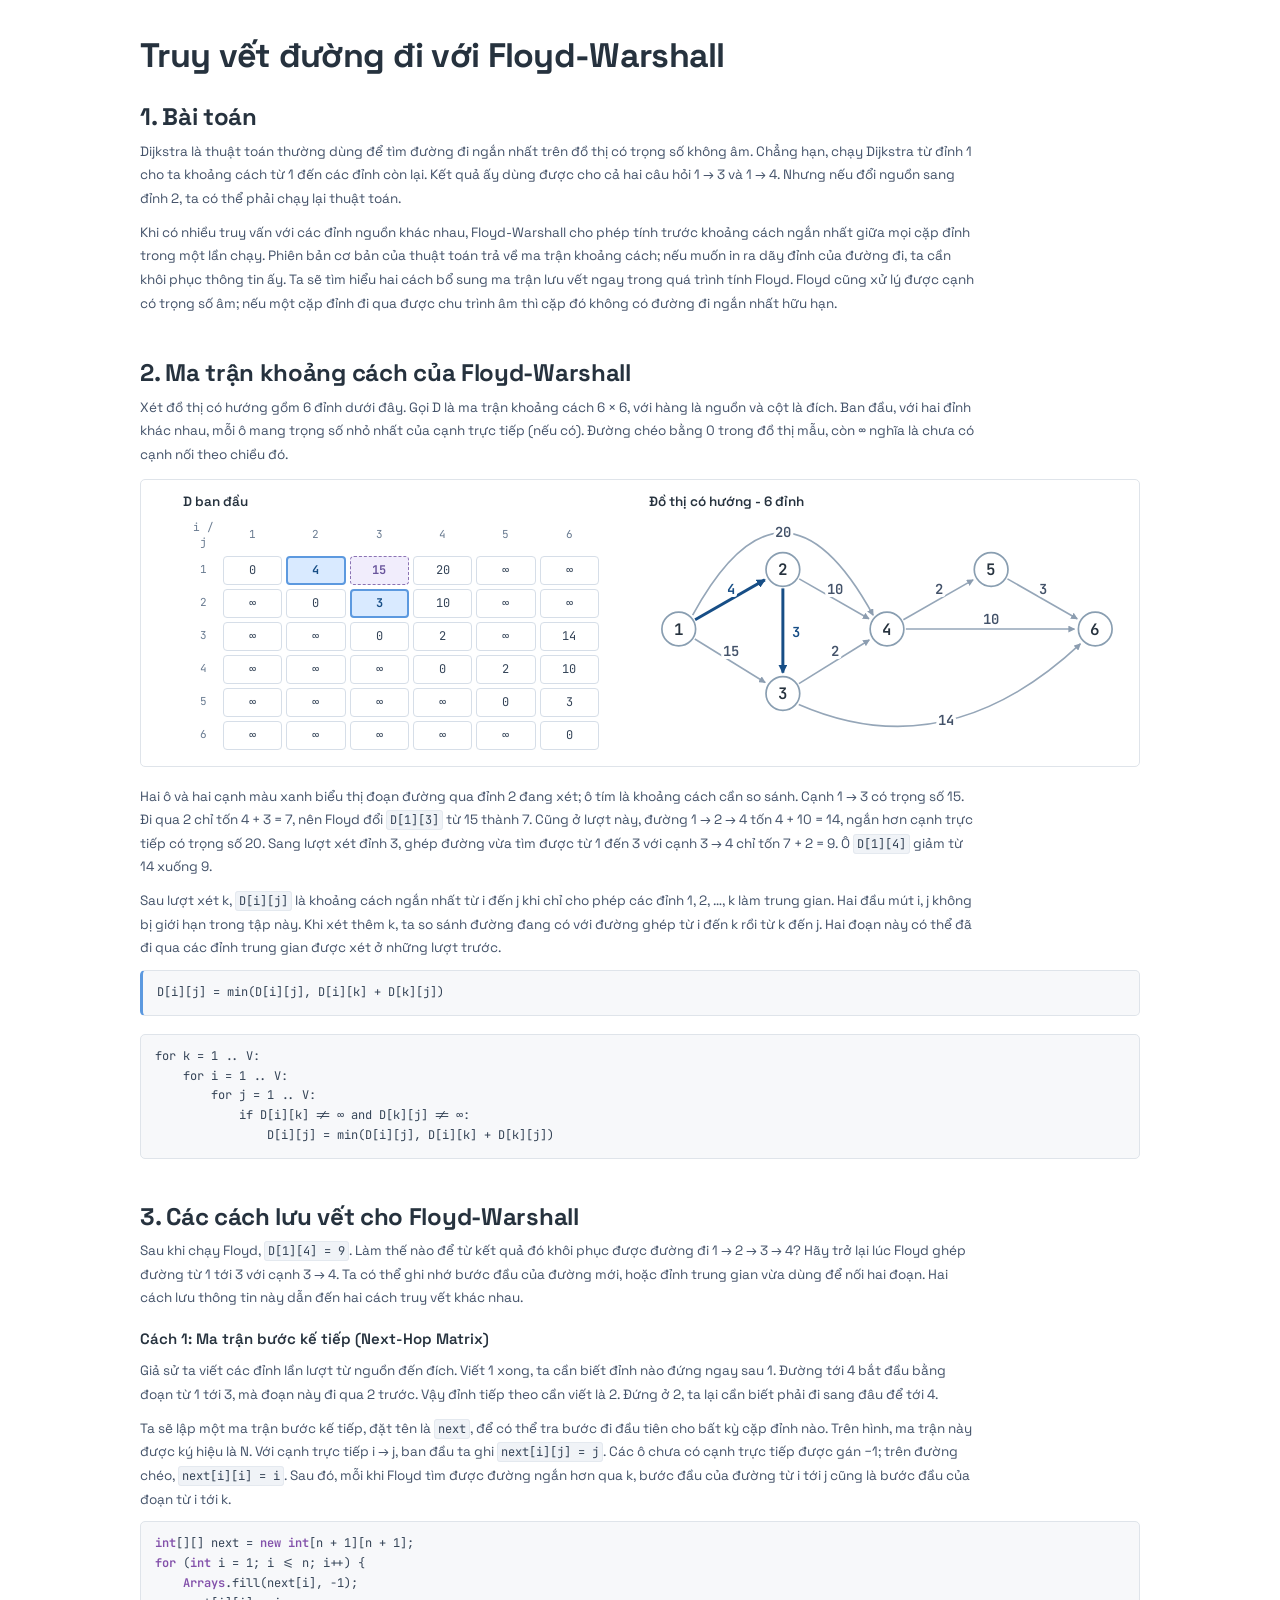
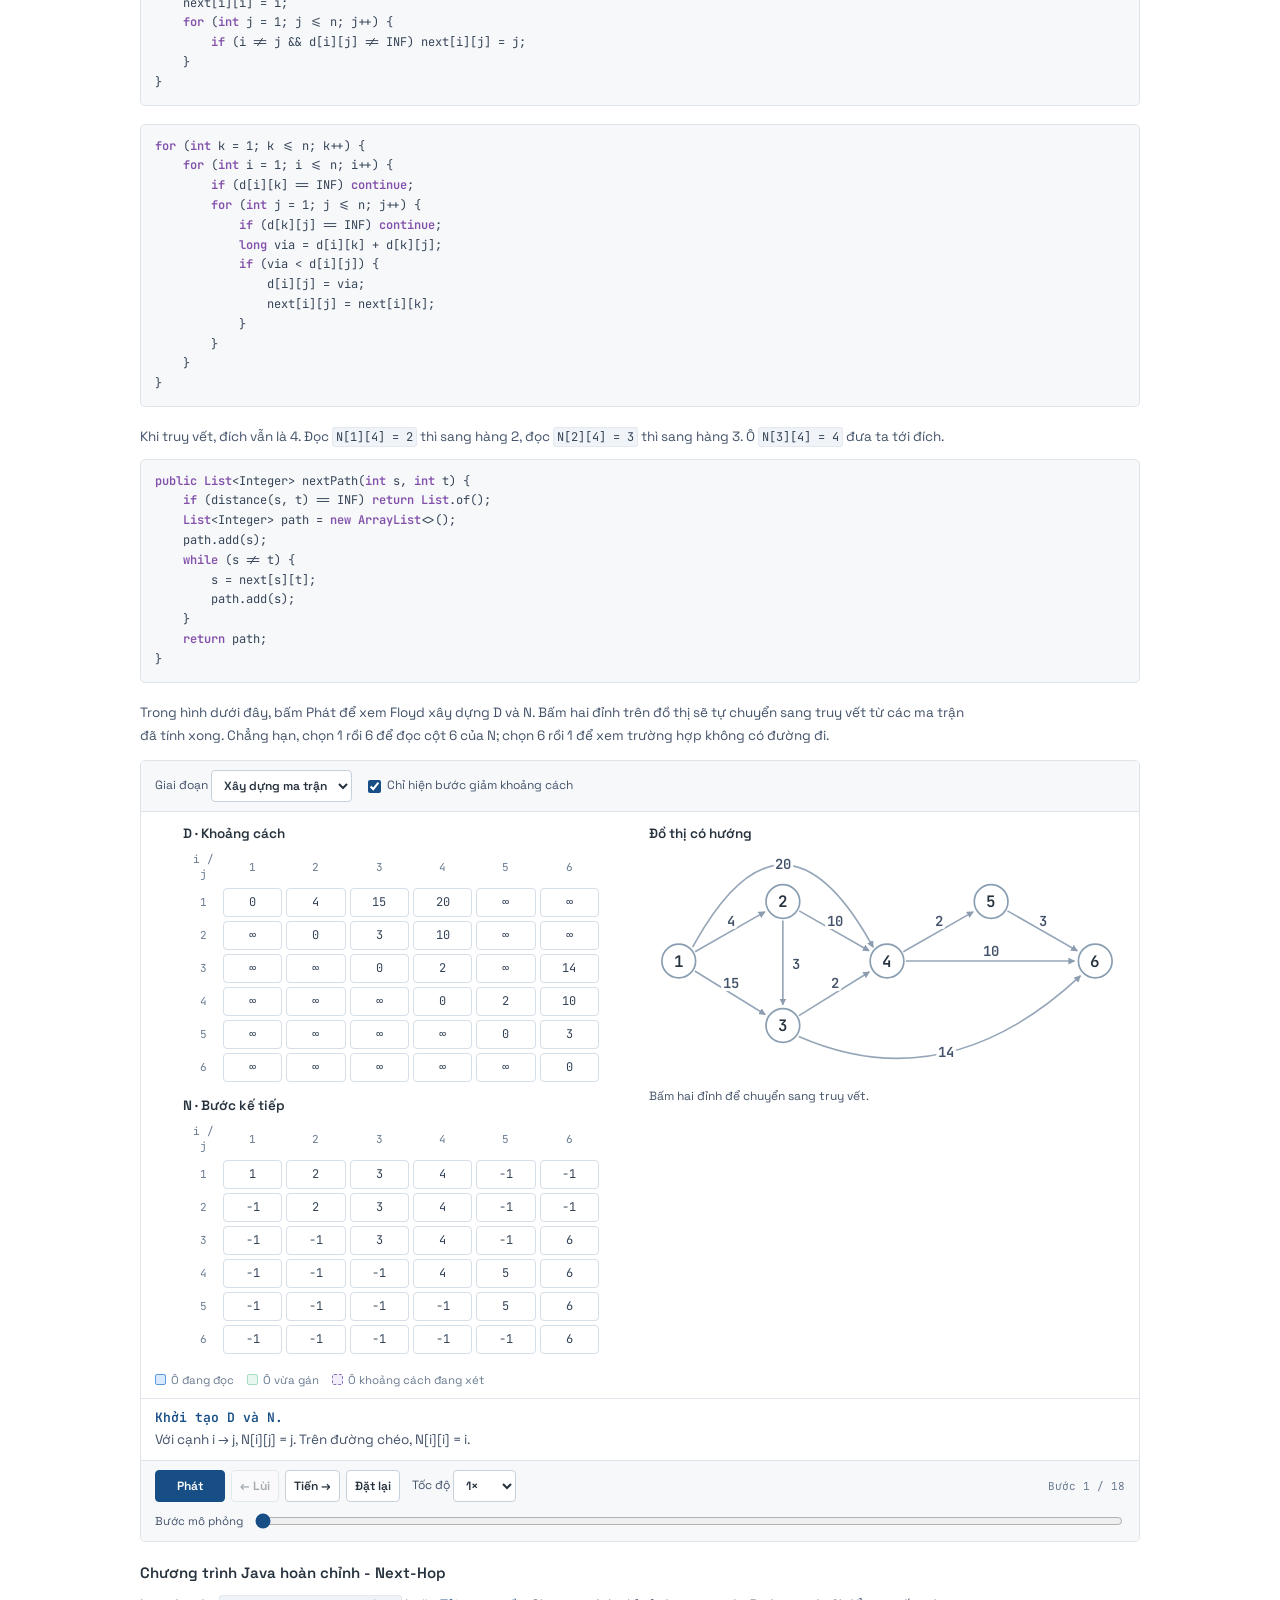
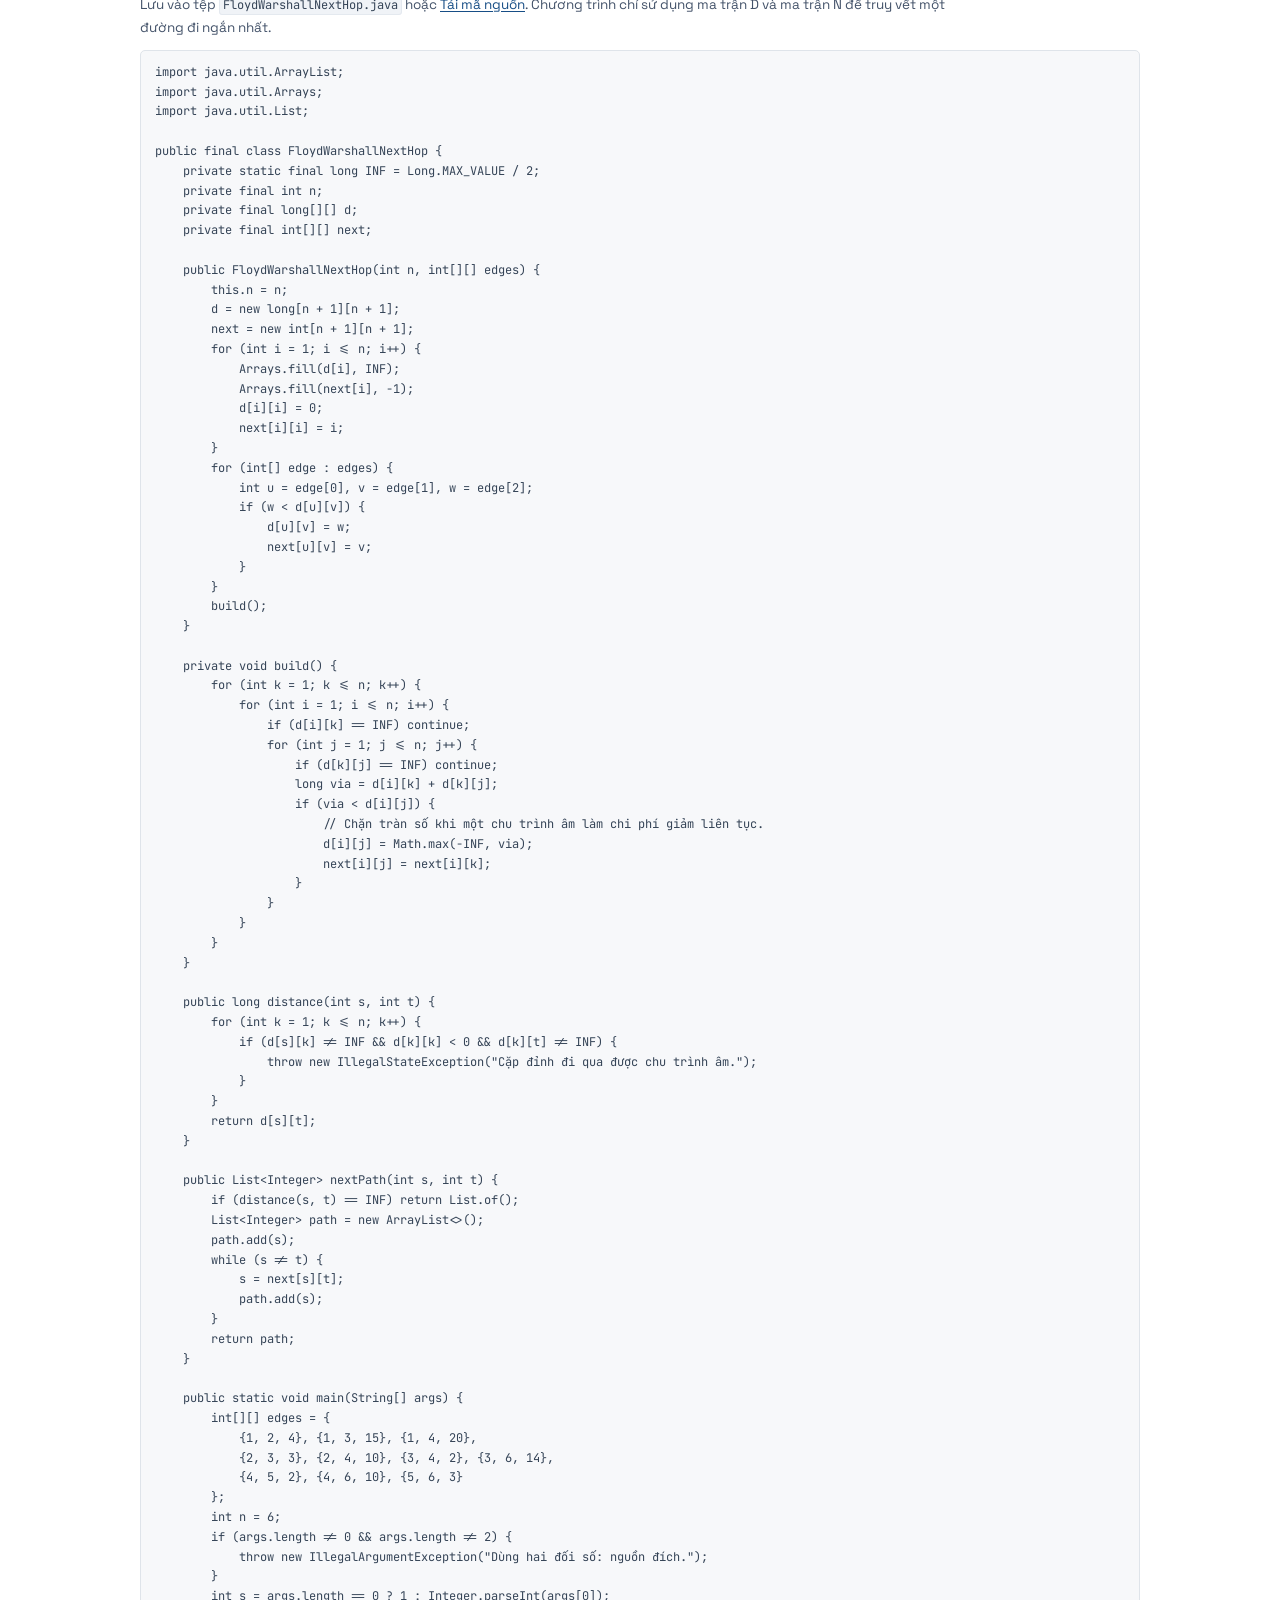
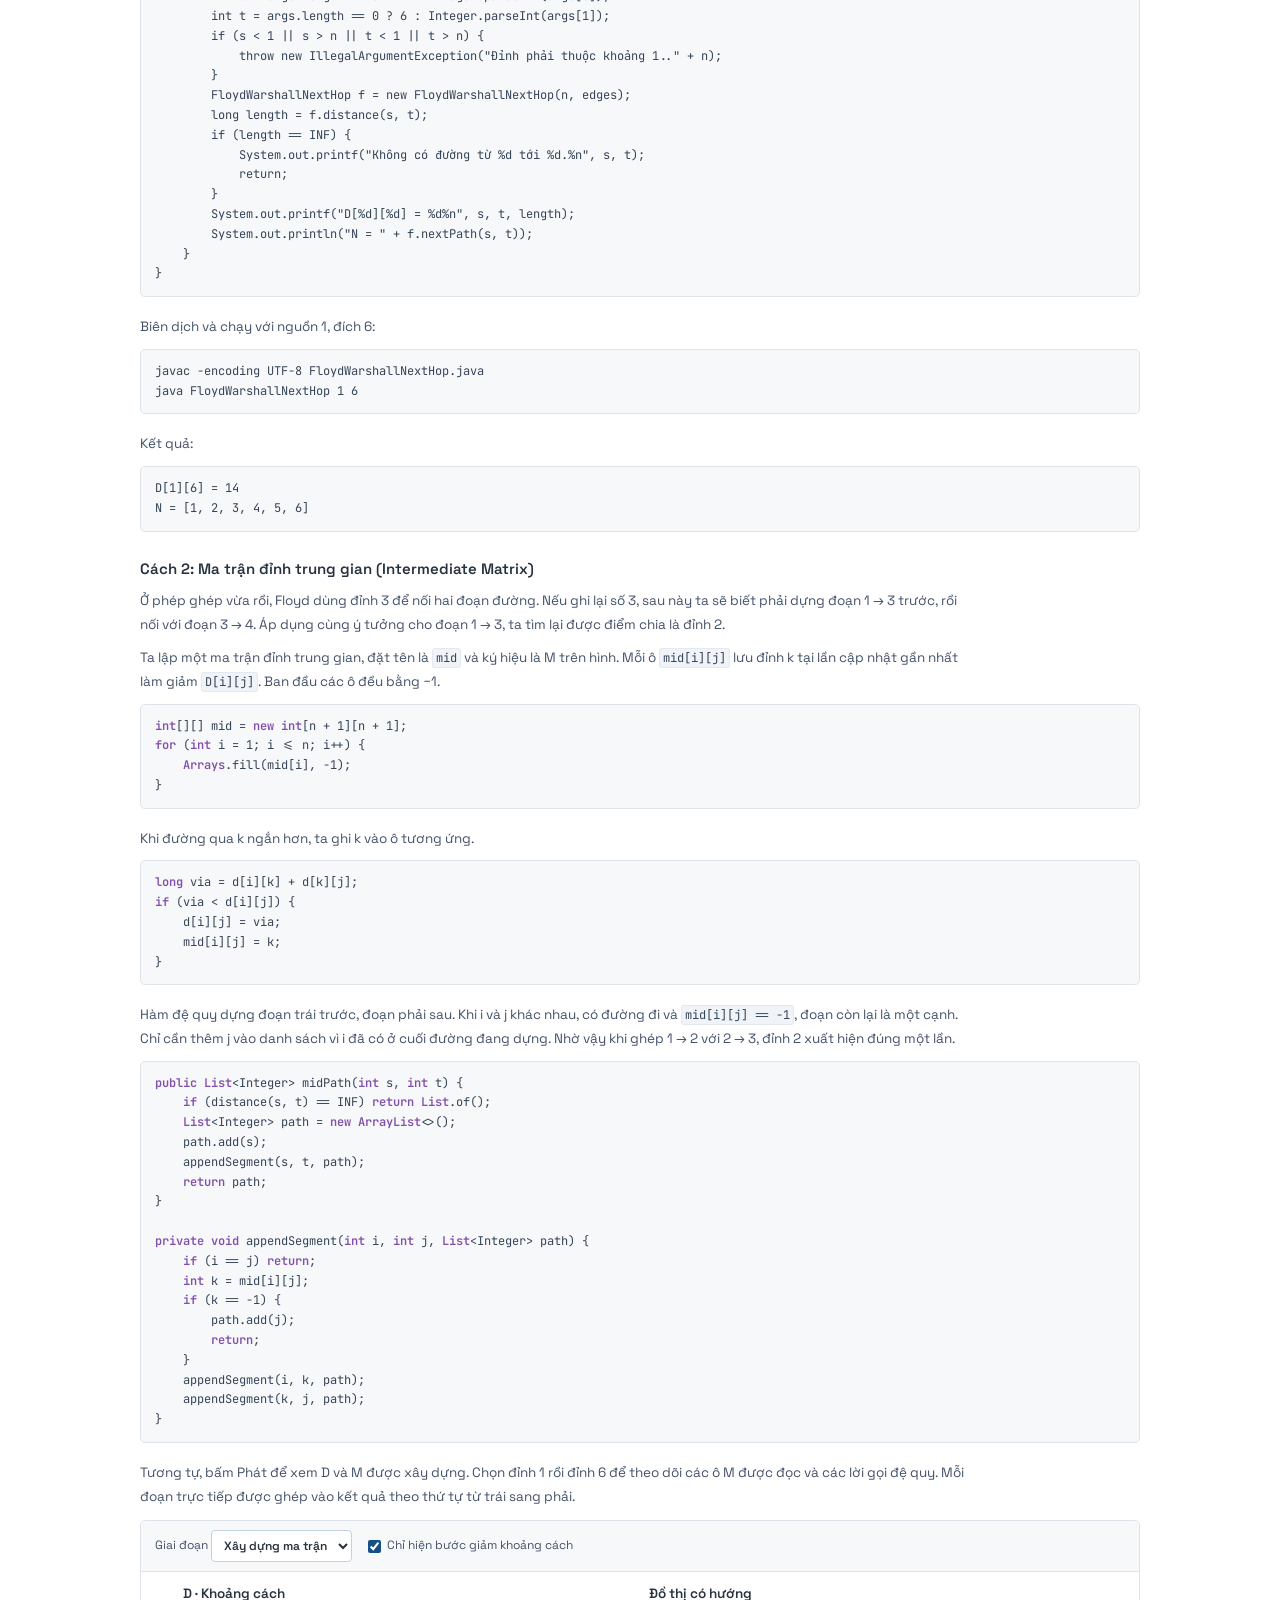
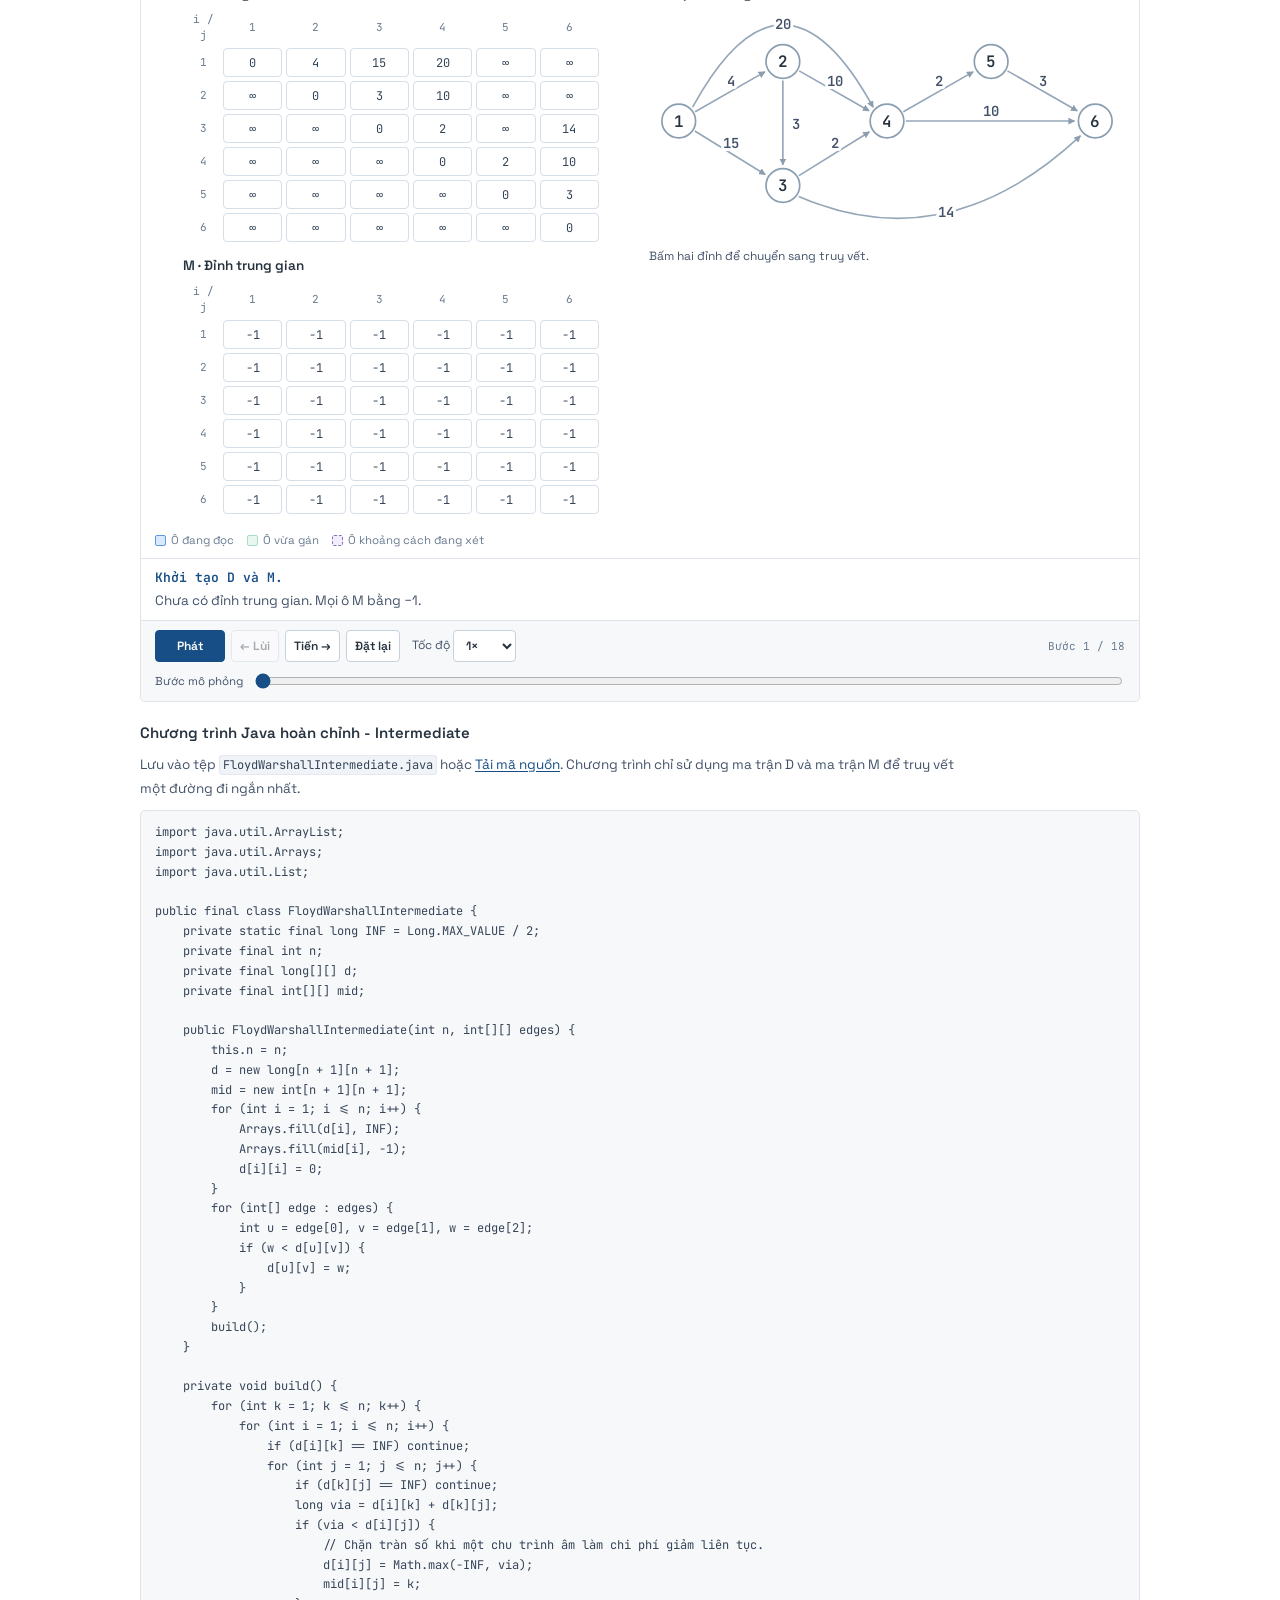
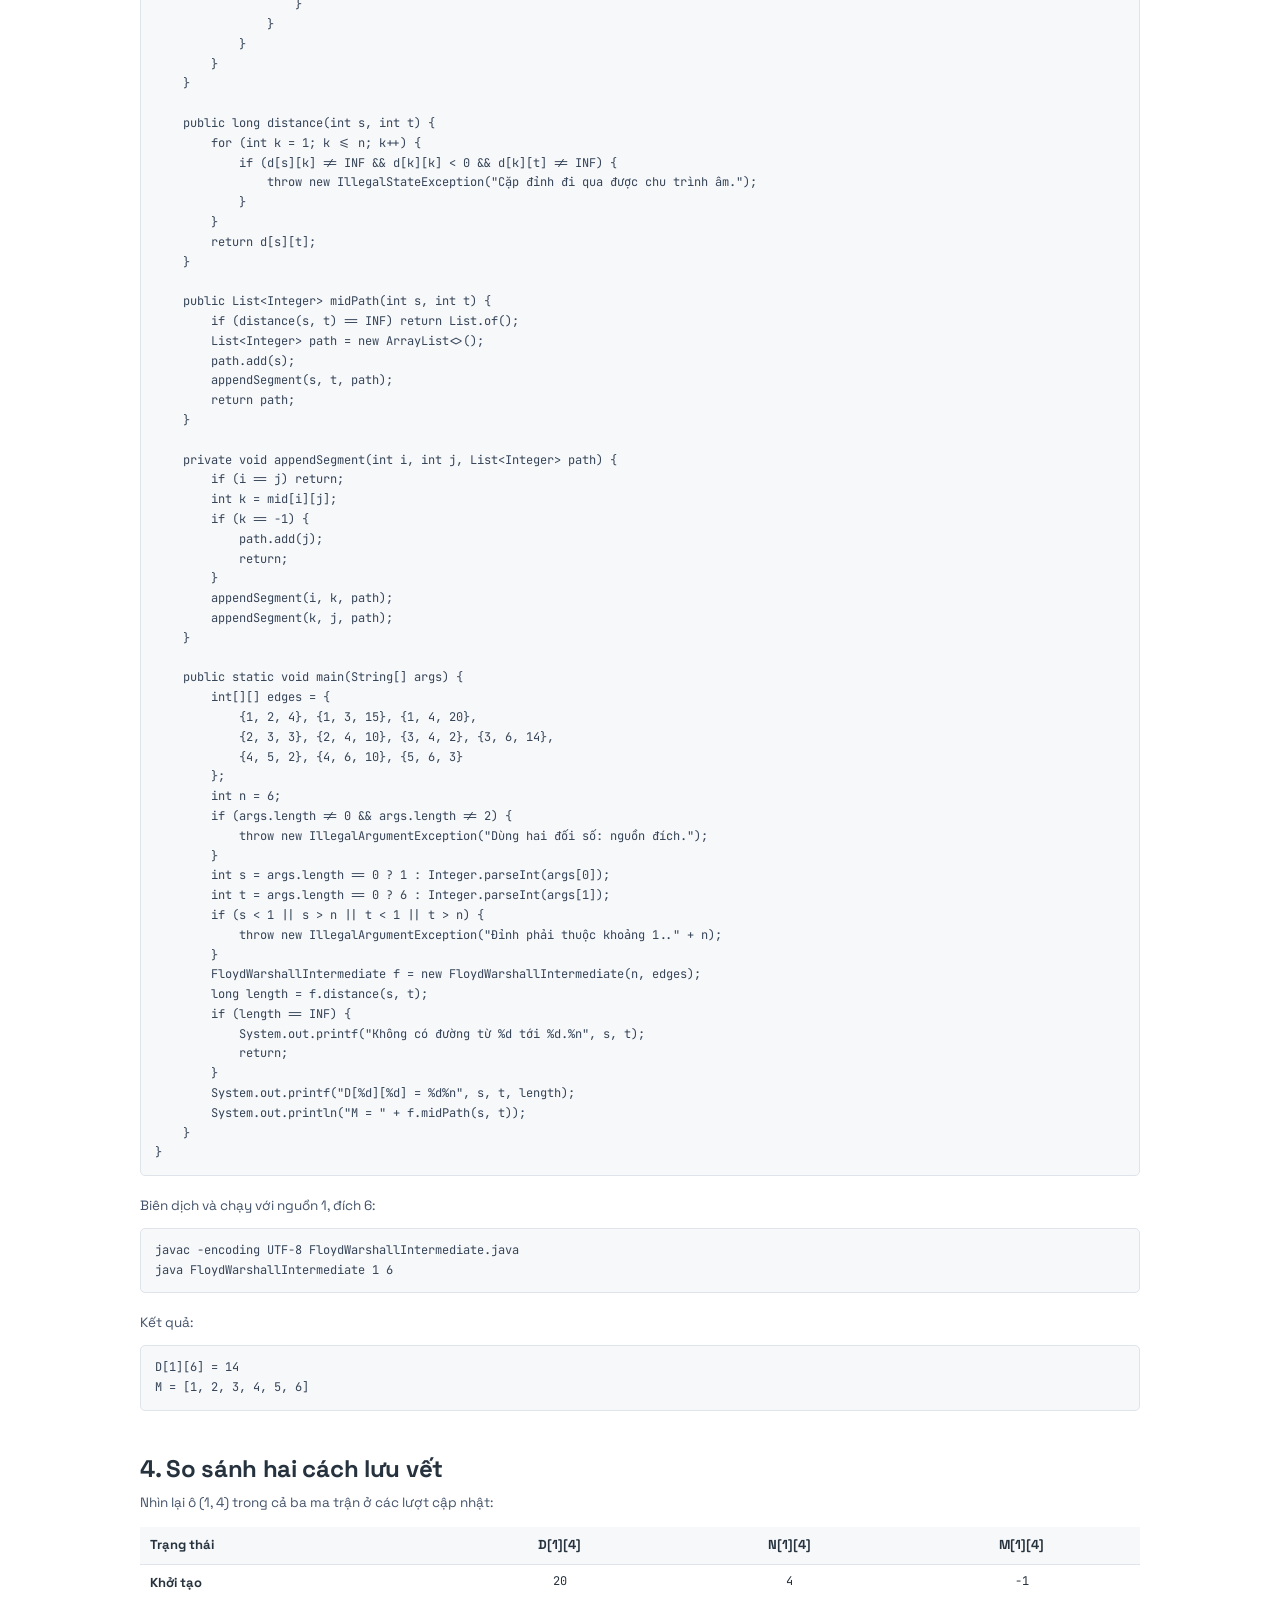
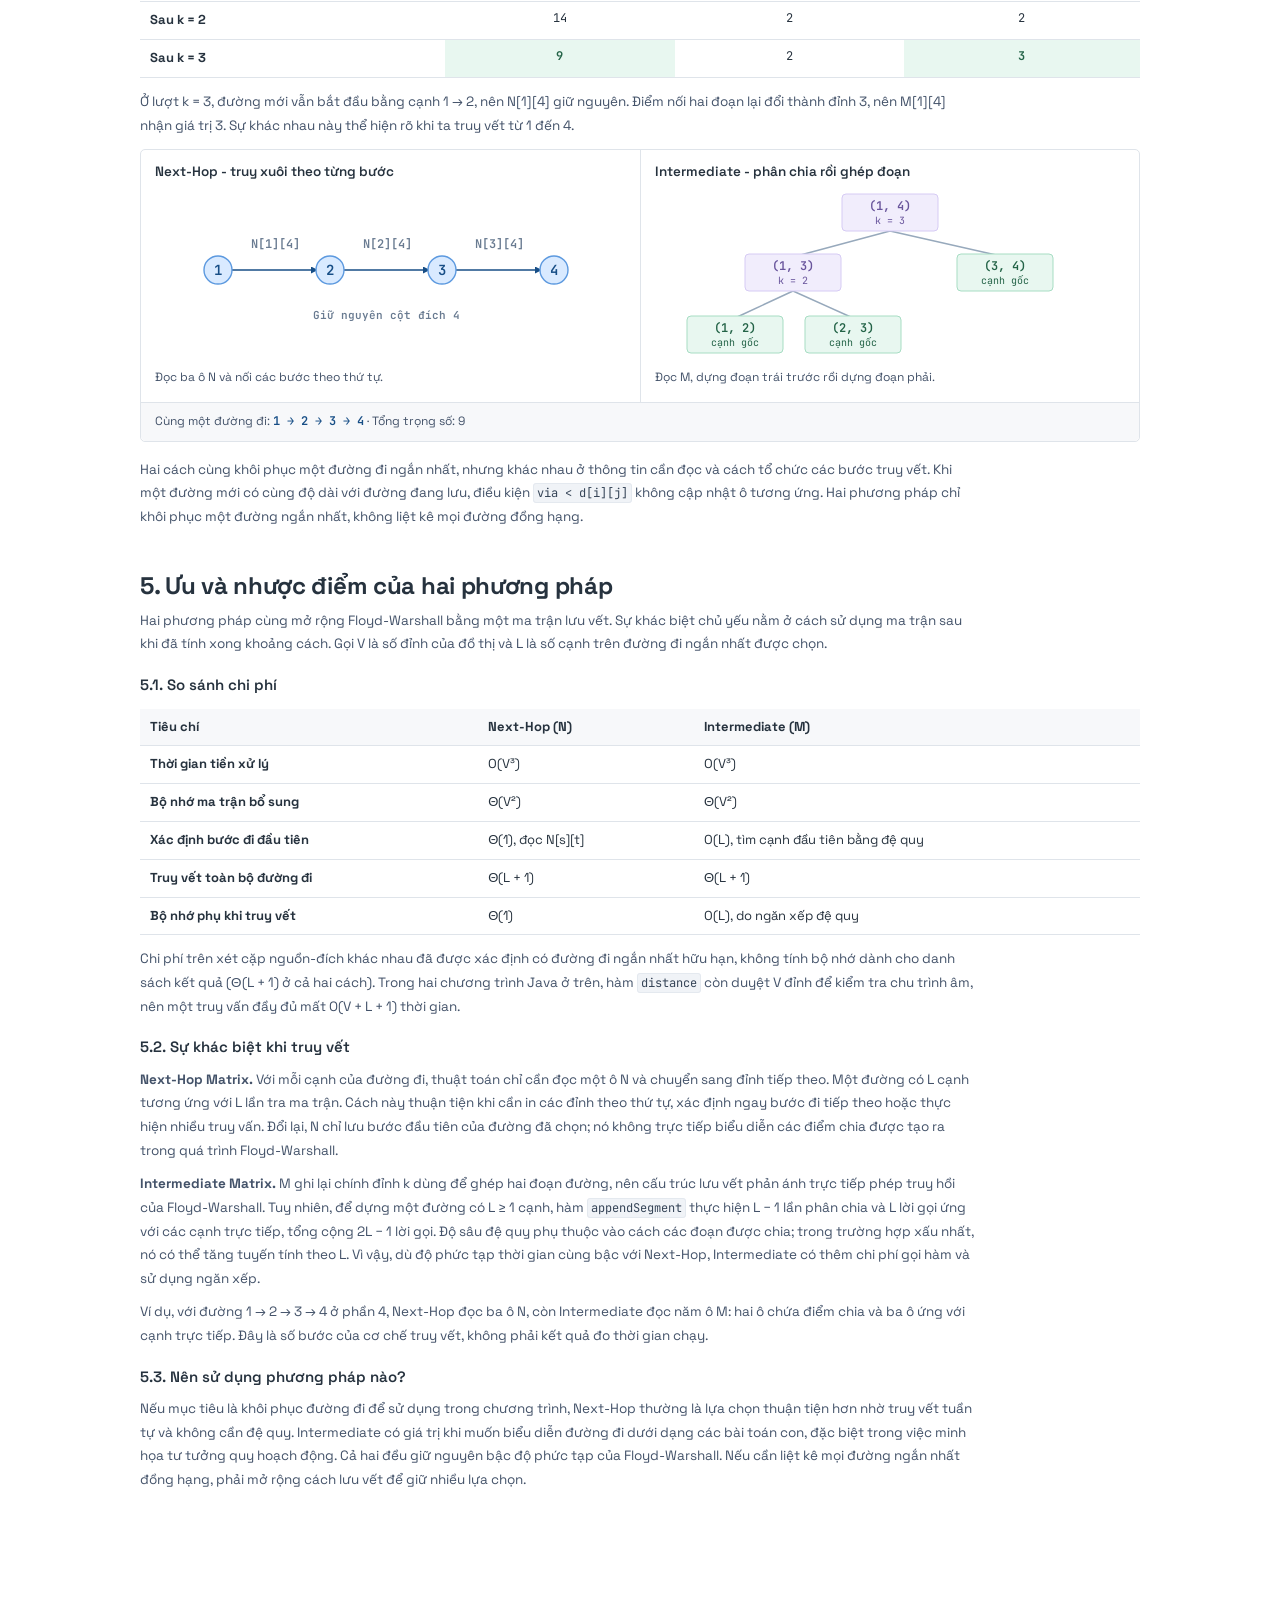
==== commit c4cee21e: "Normalize long dashes to ASCII hyphens throughout tutorial" ====
--- a/buoc-ke-tiep.html
+++ b/buoc-ke-tiep.html
@@ -1,2 +1,2 @@
 <!doctype html>
-<html lang="vi"><head><meta charset="utf-8"><meta http-equiv="refresh" content="0;url=./#next-hop"><title>Floyd–Warshall</title></head><body><a href="./#next-hop">Đọc bài Floyd–Warshall</a></body></html>
+<html lang="vi"><head><meta charset="utf-8"><meta http-equiv="refresh" content="0;url=./#next-hop"><title>Floyd-Warshall</title></head><body><a href="./#next-hop">Đọc bài Floyd-Warshall</a></body></html>
